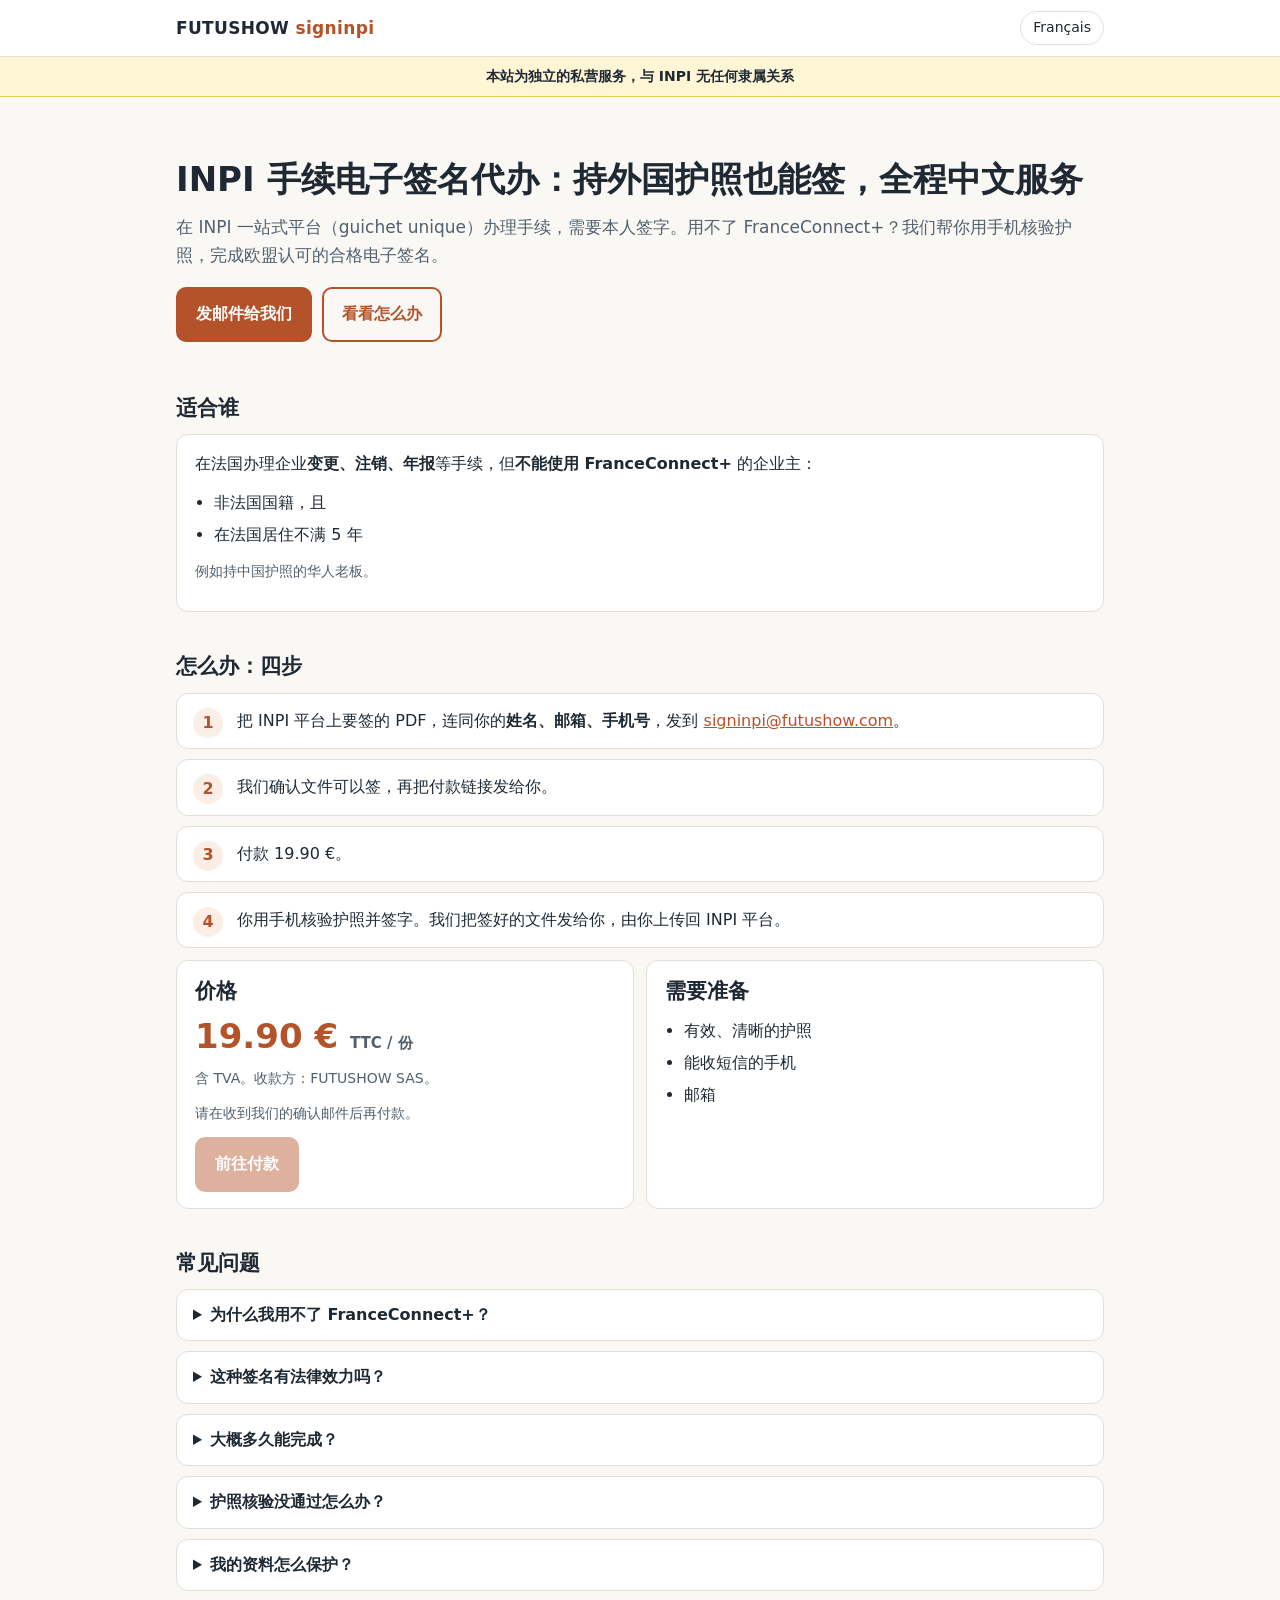
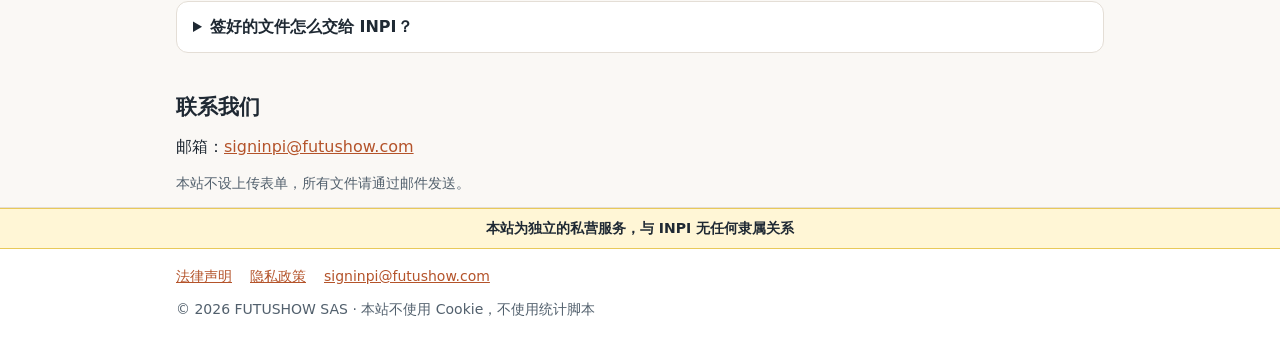
==== index.html @ 99469eda "signinpi.futushow.com : premiere mise en ligne (pilote, noindex) Site statique zh / fr : accueil, me" ====
<!doctype html>
<html lang="zh-Hans">
<head>
<meta charset="utf-8">
<meta name="viewport" content="width=device-width, initial-scale=1">
<meta name="robots" content="noindex">
<title>signinpi · INPI 手续电子签名代办 | FUTUSHOW</title>
<meta name="description" content="持外国护照也能完成 INPI 一站式平台手续所需的合格电子签名，全程中文服务。独立私营服务，与 INPI 无任何隶属关系。">
<link rel="alternate" hreflang="fr" href="fr/">
<link rel="stylesheet" href="assets/style.css">
</head>
<body>
<header class="site-header">
  <div class="wrap">
    <a class="brand" href="./">FUTUSHOW <span>signinpi</span></a>
    <a class="lang-switch" href="fr/" hreflang="fr" lang="fr">Français</a>
  </div>
</header>
<div class="notice">本站为独立的私营服务，与 INPI 无任何隶属关系</div>

<main class="wrap">
  <section class="hero">
    <h1>INPI 手续电子签名代办：持外国护照也能签，全程中文服务</h1>
    <p class="lead">在 INPI 一站式平台（guichet unique）办理手续，需要本人签字。用不了 FranceConnect+？我们帮你用手机核验护照，完成欧盟认可的合格电子签名。</p>
    <div class="cta-row">
      <a class="btn" href="mailto:signinpi@futushow.com?subject=INPI%20%E7%AD%BE%E5%90%8D%E4%BB%A3%E5%8A%9E">发邮件给我们</a>
      <a class="btn ghost" href="#steps">看看怎么办</a>
    </div>
  </section>

  <h2>适合谁</h2>
  <div class="card">
    <p>在法国办理企业<strong>变更、注销、年报</strong>等手续，但<strong>不能使用 FranceConnect+</strong> 的企业主：</p>
    <ul class="checklist">
      <li>非法国国籍，且</li>
      <li>在法国居住不满 5 年</li>
    </ul>
    <p class="muted">例如持中国护照的华人老板。</p>
  </div>

  <h2 id="steps">怎么办：四步</h2>
  <ol class="steps">
    <li>把 INPI 平台上要签的 PDF，连同你的<strong>姓名、邮箱、手机号</strong>，发到 <a href="mailto:signinpi@futushow.com">signinpi@futushow.com</a>。</li>
    <li>我们确认文件可以签，再把付款链接发给你。</li>
    <li>付款 19.90 €。</li>
    <li>你用手机核验护照并签字。我们把签好的文件发给你，由你上传回 INPI 平台。</li>
  </ol>

  <div class="grid two">
    <section class="card">
      <h2 style="margin-top:0">价格</h2>
      <p class="price">19.90 € <small>TTC / 份</small></p>
      <p class="muted">含 TVA。收款方：FUTUSHOW SAS。</p>
      <p class="muted">请在收到我们的确认邮件后再付款。</p>
      <a class="btn" data-pay href="#">前往付款</a>
    </section>
    <section class="card">
      <h2 style="margin-top:0">需要准备</h2>
      <ul class="checklist">
        <li>有效、清晰的护照</li>
        <li>能收短信的手机</li>
        <li>邮箱</li>
      </ul>
    </section>
  </div>

  <h2>常见问题</h2>
  <details>
    <summary>为什么我用不了 FranceConnect+？</summary>
    <p>FranceConnect+ 依赖法国的数字身份服务，开通条件与法国身份证件或在法居留年限挂钩。非法国国籍、且在法居住不满 5 年的人，通常无法开通，也就无法在 INPI 平台上直接签字。</p>
    <p>INPI 一站式平台要求基于合格证书的电子签名，合格签名（QES）符合这一要求。</p>
  </details>
  <details>
    <summary>这种签名有法律效力吗？</summary>
    <p>有。签名由欧盟 eIDAS 认证的合格签名服务商完成，属于欧盟 eIDAS 条例（第 910/2014 号）定义的「合格电子签名」，其法律效力等同于手写签名，在欧盟各成员国均获承认。</p>
  </details>
  <details>
    <summary>大概多久能完成？</summary>
    <p>通常在付款后 1 个工作日内发出签名邀请；你完成核验并签字后，当天即可收到签好的文件。</p>
  </details>
  <details>
    <summary>护照核验没通过怎么办？</summary>
    <p>常见原因是照片反光、模糊或护照已过期。我们会用中文告诉你问题出在哪，帮你重新核验。护照核验未通过、无法完成签名的，全额退款。</p>
  </details>
  <details>
    <summary>我的资料怎么保护？</summary>
    <p>你的文件和联系方式只用于这一次签名服务。护照核验数据由签名服务商直接处理。保存期限和你的权利详见<a href="confidentialite.html">隐私政策</a>。</p>
  </details>
  <details>
    <summary>签好的文件怎么交给 INPI？</summary>
    <p>我们把签好的 PDF 用邮件发给你，由你本人上传回 INPI 一站式平台。我们不代你登录或操作 INPI 账户。</p>
  </details>

  <h2>联系我们</h2>
  <p>邮箱：<a href="mailto:signinpi@futushow.com">signinpi@futushow.com</a></p>
  <p class="muted">本站不设上传表单，所有文件请通过邮件发送。</p>
</main>

<footer class="site-footer">
  <div class="notice">本站为独立的私营服务，与 INPI 无任何隶属关系</div>
  <div class="wrap">
    <nav>
      <a href="mentions-legales.html">法律声明</a>
      <a href="confidentialite.html">隐私政策</a>
      <a href="mailto:signinpi@futushow.com">signinpi@futushow.com</a>
    </nav>
    <p>© 2026 FUTUSHOW SAS · 本站不使用 Cookie，不使用统计脚本</p>
  </div>
</footer>
<script src="assets/site.js"></script>
</body>
</html>
---- assets/style.css ----
/* signinpi — FUTUSHOW. Polices système uniquement : aucune police tierce. */
:root {
  --ink: #1f2933;
  --ink-soft: #52606d;
  --bg: #faf8f5;
  --card: #ffffff;
  --line: #e4ded6;
  --accent: #b4532a;      /* terre cuite FUTUSHOW */
  --accent-ink: #ffffff;
  --accent-soft: #fbeee6;
  --notice-bg: #fff6d6;
  --notice-line: #e8c95a;
  --draft-bg: #ffe3e3;
  --draft-line: #d64545;
  --radius: 12px;
  --wrap: 960px;
}

* { box-sizing: border-box; }
html { -webkit-text-size-adjust: 100%; }
body {
  margin: 0;
  background: var(--bg);
  color: var(--ink);
  font-family: system-ui, -apple-system, "Segoe UI", "PingFang SC", "Hiragino Sans GB",
               "Microsoft YaHei", "Noto Sans CJK SC", Roboto, sans-serif;
  font-size: 16px;
  line-height: 1.65;
  overflow-wrap: anywhere;
}
a { color: var(--accent); }
img { max-width: 100%; }

.wrap { max-width: var(--wrap); margin: 0 auto; padding: 0 16px; }

/* En-tête */
.site-header { background: var(--card); border-bottom: 1px solid var(--line); }
.site-header .wrap {
  display: flex; align-items: center; justify-content: space-between;
  gap: 12px; min-height: 56px;
}
.brand { font-weight: 700; letter-spacing: .02em; color: var(--ink); text-decoration: none; font-size: 17px; }
.brand span { color: var(--accent); }
.lang-switch {
  font-size: 14px; text-decoration: none; color: var(--ink);
  border: 1px solid var(--line); border-radius: 999px; padding: 4px 12px; white-space: nowrap;
}
.lang-switch:hover { border-color: var(--accent); }

/* Bandeau « service privé » — sous l'en-tête et dans le pied */
.notice {
  background: var(--notice-bg);
  border-bottom: 1px solid var(--notice-line);
  font-size: 14px; font-weight: 600; text-align: center;
  padding: 8px 16px;
}
.draft {
  background: var(--draft-bg); border: 2px solid var(--draft-line);
  border-radius: var(--radius); padding: 12px 16px; margin: 24px 0 0;
  font-weight: 700; color: #8a1c1c;
}

main { padding: 8px 0 40px; }
h1 { font-size: 26px; line-height: 1.3; margin: 28px 0 12px; }
h2 { font-size: 21px; line-height: 1.35; margin: 40px 0 12px; }
h3 { font-size: 17px; margin: 20px 0 6px; }
p, ul, ol { margin: 0 0 12px; }
.lead { font-size: 17px; color: var(--ink-soft); }

.hero { padding: 16px 0 8px; }
.hero h1 { font-size: 28px; }
.cta-row { display: flex; flex-wrap: wrap; gap: 10px; margin-top: 18px; }
.btn {
  display: inline-block; text-decoration: none; font-weight: 600;
  border-radius: 10px; padding: 12px 18px; border: 2px solid var(--accent);
  background: var(--accent); color: var(--accent-ink); text-align: center;
}
.btn.ghost { background: transparent; color: var(--accent); }
.btn[aria-disabled="true"] { opacity: .45; cursor: not-allowed; }

.card {
  background: var(--card); border: 1px solid var(--line);
  border-radius: var(--radius); padding: 16px 18px;
}
.grid { display: grid; gap: 12px; }
.steps { list-style: none; padding: 0; counter-reset: s; }
.steps li {
  counter-increment: s; position: relative;
  background: var(--card); border: 1px solid var(--line); border-radius: var(--radius);
  padding: 14px 16px 14px 60px; margin-bottom: 10px;
}
.steps li::before {
  content: counter(s); position: absolute; left: 16px; top: 14px;
  width: 30px; height: 30px; border-radius: 50%;
  background: var(--accent-soft); color: var(--accent); font-weight: 700;
  display: flex; align-items: center; justify-content: center;
}

.price { font-size: 34px; font-weight: 800; color: var(--accent); line-height: 1.1; }
.price small { font-size: 15px; font-weight: 600; color: var(--ink-soft); }
.muted { color: var(--ink-soft); font-size: 14px; }

.checklist { padding-left: 1.2em; }
.checklist li { margin-bottom: 6px; }

details {
  background: var(--card); border: 1px solid var(--line); border-radius: var(--radius);
  padding: 12px 16px; margin-bottom: 10px;
}
summary { cursor: pointer; font-weight: 600; }
details[open] summary { margin-bottom: 8px; }

.legal h2 { font-size: 19px; }
.legal dl { margin: 0; }
.legal dt { font-weight: 600; margin-top: 10px; }
.legal dd { margin: 0 0 4px; }
.todo { background: #fff0b3; padding: 0 3px; border-radius: 3px; font-weight: 600; }

/* Pied */
.site-footer { border-top: 1px solid var(--line); background: var(--card); padding: 0 0 24px; font-size: 14px; }
.site-footer .notice { border-top: 1px solid var(--notice-line); margin-bottom: 16px; }
.site-footer nav { display: flex; flex-wrap: wrap; gap: 6px 18px; margin-bottom: 10px; }
.site-footer p { color: var(--ink-soft); margin: 0 0 4px; }

@media (min-width: 720px) {
  h1, .hero h1 { font-size: 34px; }
  .grid.two { grid-template-columns: 1fr 1fr; }
  .hero { padding: 32px 0 12px; }
}
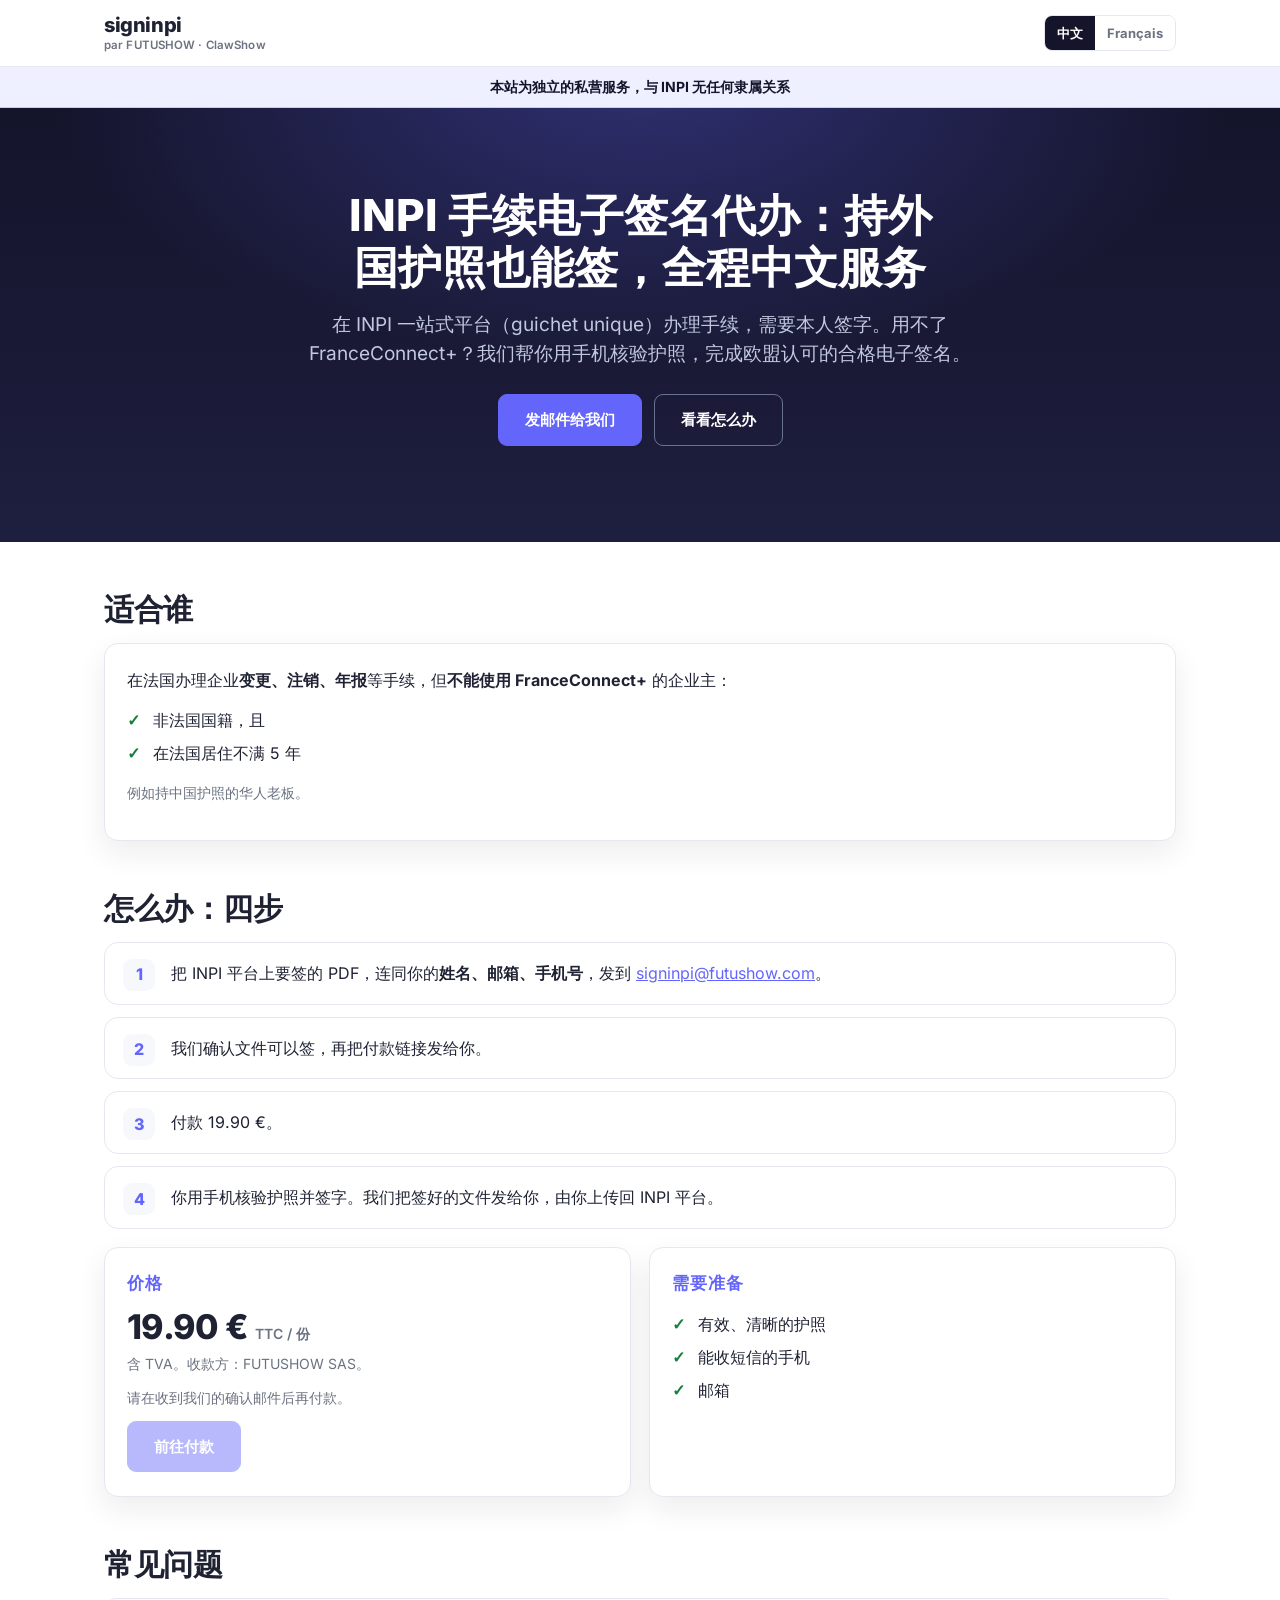
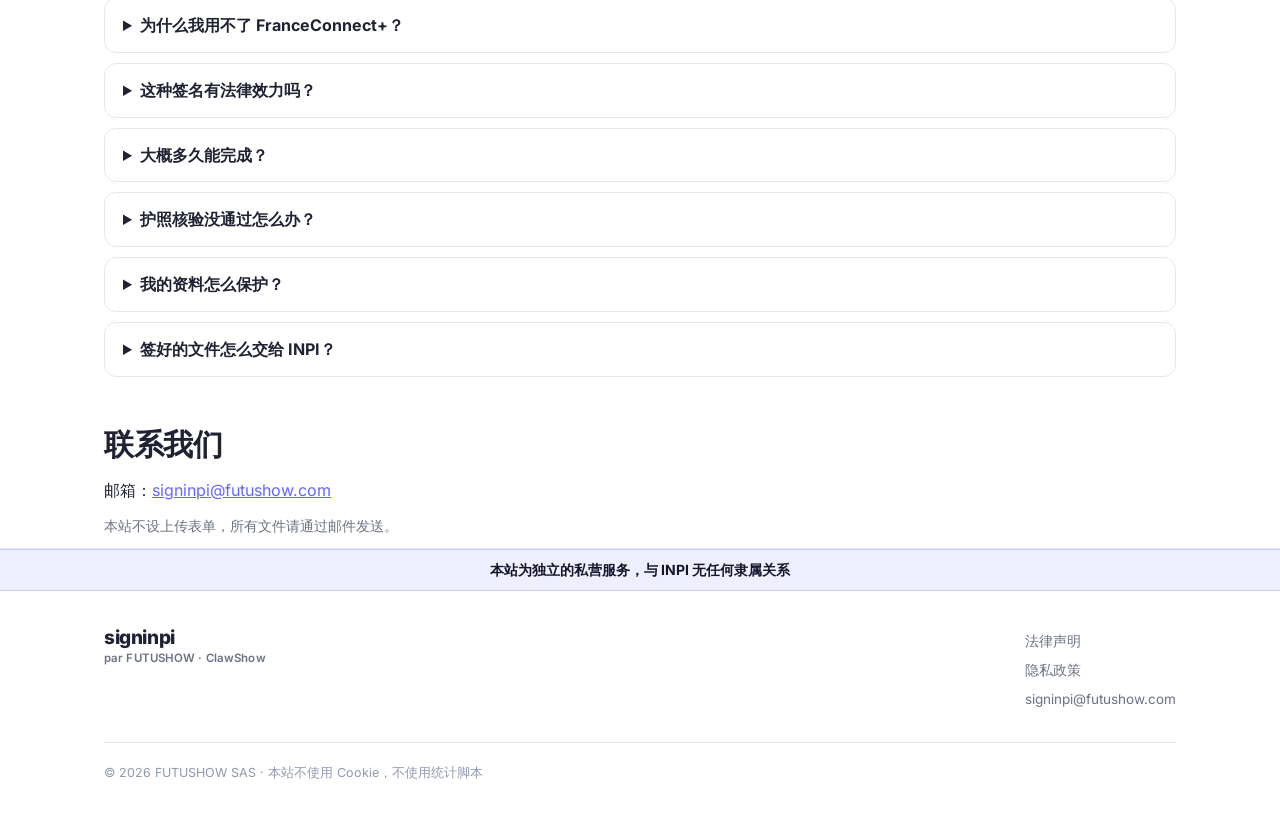
==== commit b000d0e2: "style ClawShow + polices Inter auto-hébergées Charte de clawshow.ai (accueil /fr /en, esign-home.css" ====
--- a/index.html
+++ b/index.html
@@ -12,22 +12,22 @@
 <body>
 <header class="site-header">
   <div class="wrap">
-    <a class="brand" href="./">FUTUSHOW <span>signinpi</span></a>
-    <a class="lang-switch" href="fr/" hreflang="fr" lang="fr">Français</a>
+    <a class="brand" href="./"><span class="brand-name">signinpi</span><span class="brand-by">par FUTUSHOW · ClawShow</span></a>
+    <span class="langsw"><span class="on" aria-current="page">中文</span><a class="lang-switch" href="fr/" hreflang="fr" lang="fr">Français</a></span>
   </div>
 </header>
 <div class="notice">本站为独立的私营服务，与 INPI 无任何隶属关系</div>
 
-<main class="wrap">
-  <section class="hero">
+<section class="hero"><div class="wrap">
     <h1>INPI 手续电子签名代办：持外国护照也能签，全程中文服务</h1>
     <p class="lead">在 INPI 一站式平台（guichet unique）办理手续，需要本人签字。用不了 FranceConnect+？我们帮你用手机核验护照，完成欧盟认可的合格电子签名。</p>
     <div class="cta-row">
       <a class="btn" href="mailto:signinpi@futushow.com?subject=INPI%20%E7%AD%BE%E5%90%8D%E4%BB%A3%E5%8A%9E">发邮件给我们</a>
       <a class="btn ghost" href="#steps">看看怎么办</a>
     </div>
-  </section>
+  </div></section>
 
+<main class="wrap">
   <h2>适合谁</h2>
   <div class="card">
     <p>在法国办理企业<strong>变更、注销、年报</strong>等手续，但<strong>不能使用 FranceConnect+</strong> 的企业主：</p>
@@ -98,13 +98,14 @@
 
 <footer class="site-footer">
   <div class="notice">本站为独立的私营服务，与 INPI 无任何隶属关系</div>
-  <div class="wrap">
+  <div class="wrap foot">
+    <div class="foot-brand"><span class="brand-name">signinpi</span><span class="brand-by">par FUTUSHOW · ClawShow</span></div>
     <nav>
       <a href="mentions-legales.html">法律声明</a>
       <a href="confidentialite.html">隐私政策</a>
       <a href="mailto:signinpi@futushow.com">signinpi@futushow.com</a>
     </nav>
-    <p>© 2026 FUTUSHOW SAS · 本站不使用 Cookie，不使用统计脚本</p>
+    <p class="legal-note">© 2026 FUTUSHOW SAS · 本站不使用 Cookie，不使用统计脚本</p>
   </div>
 </footer>
 <script src="assets/site.js"></script>
--- a/assets/style.css
+++ b/assets/style.css
@@ -1,19 +1,45 @@
-/* signinpi — FUTUSHOW. Polices système uniquement : aucune police tierce. */
+/* signinpi — FUTUSHOW.
+   Charte reprise de clawshow.ai (repos/clawshow-site/src/styles/esign-home.css,
+   le theme clair de l'accueil /fr /en) : memes couleurs, rayons, ombres, boutons.
+   Police : Inter auto-hebergee (SIL OFL 1.1, voir fonts/LICENSE-Inter-OFL.txt).
+   Aucune ressource externe : la politique de confidentialite le promet. */
+
+@font-face { font-family: "Inter"; font-style: normal; font-weight: 400; font-display: swap;
+  src: url("fonts/inter-latin-400-normal.woff2") format("woff2");
+  unicode-range: U+0000-00FF, U+0131, U+0152-0153, U+02BB-02BC, U+02C6, U+02DA, U+02DC, U+0304, U+0308, U+0329, U+2000-206F, U+20AC, U+2122, U+2191, U+2193, U+2212, U+2215, U+FEFF, U+FFFD; }
+@font-face { font-family: "Inter"; font-style: normal; font-weight: 600; font-display: swap;
+  src: url("fonts/inter-latin-600-normal.woff2") format("woff2");
+  unicode-range: U+0000-00FF, U+0131, U+0152-0153, U+02BB-02BC, U+02C6, U+02DA, U+02DC, U+0304, U+0308, U+0329, U+2000-206F, U+20AC, U+2122, U+2191, U+2193, U+2212, U+2215, U+FEFF, U+FFFD; }
+@font-face { font-family: "Inter"; font-style: normal; font-weight: 700; font-display: swap;
+  src: url("fonts/inter-latin-700-normal.woff2") format("woff2");
+  unicode-range: U+0000-00FF, U+0131, U+0152-0153, U+02BB-02BC, U+02C6, U+02DA, U+02DC, U+0304, U+0308, U+0329, U+2000-206F, U+20AC, U+2122, U+2191, U+2193, U+2212, U+2215, U+FEFF, U+FFFD; }
+@font-face { font-family: "Inter"; font-style: normal; font-weight: 800; font-display: swap;
+  src: url("fonts/inter-latin-800-normal.woff2") format("woff2");
+  unicode-range: U+0000-00FF, U+0131, U+0152-0153, U+02BB-02BC, U+02C6, U+02DA, U+02DC, U+0304, U+0308, U+0329, U+2000-206F, U+20AC, U+2122, U+2191, U+2193, U+2212, U+2215, U+FEFF, U+FFFD; }
+
 :root {
-  --ink: #1f2933;
-  --ink-soft: #52606d;
-  --bg: #faf8f5;
-  --card: #ffffff;
-  --line: #e4ded6;
-  --accent: #b4532a;      /* terre cuite FUTUSHOW */
-  --accent-ink: #ffffff;
-  --accent-soft: #fbeee6;
-  --notice-bg: #fff6d6;
-  --notice-line: #e8c95a;
-  --draft-bg: #ffe3e3;
-  --draft-line: #d64545;
-  --radius: 12px;
-  --wrap: 960px;
+  /* esign-home.css l.6-8 */
+  --navy: #14142b;
+  --navy2: #1e1e3f;
+  --ice: #cadcfc;
+  --accent: #6466fb;
+  --accent2: #4f46e5;
+  --ink: #1f2233;
+  --ink-2: #3a3d52;
+  --gray: #6b7280;
+  --gray-2: #9099ad;
+  --line: #e6e8ef;
+  --bg: #ffffff;
+  --soft: #f7f8fc;
+  --green: #15803d;
+  /* rayons / ombres (l.16, 185, 248) */
+  --r-btn: 9px;
+  --r-card: 14px;
+  --r-pill: 999px;
+  --shadow-card: 0 12px 30px rgba(20, 20, 43, .08);
+  --shadow-hl: 0 12px 30px rgba(100, 102, 251, .14);
+  --wrap: 1120px;
+  --gutter: 24px;
 }
 
 * { box-sizing: border-box; }
@@ -22,108 +48,167 @@
   margin: 0;
   background: var(--bg);
   color: var(--ink);
-  font-family: system-ui, -apple-system, "Segoe UI", "PingFang SC", "Hiragino Sans GB",
-               "Microsoft YaHei", "Noto Sans CJK SC", Roboto, sans-serif;
+  /* l.9, + polices CJK systeme : Inter n'a pas de glyphes chinois */
+  font-family: -apple-system, "Inter", BlinkMacSystemFont, "Segoe UI", Roboto, Helvetica, Arial,
+               "PingFang SC", "Hiragino Sans GB", "Microsoft YaHei", "Noto Sans CJK SC", sans-serif;
   font-size: 16px;
-  line-height: 1.65;
+  line-height: 1.55;
+  -webkit-font-smoothing: antialiased;
   overflow-wrap: anywhere;
 }
 a { color: var(--accent); }
+a:hover { color: var(--accent2); }
 img { max-width: 100%; }
 
-.wrap { max-width: var(--wrap); margin: 0 auto; padding: 0 16px; }
-
-/* En-tête */
-.site-header { background: var(--card); border-bottom: 1px solid var(--line); }
+.wrap { max-width: var(--wrap); margin: 0 auto; padding: 0 var(--gutter); }
+
+/* En-tete — barre blanche translucide, 66 px, comme clawshow.ai (l.24-27) */
+.site-header {
+  position: sticky; top: 0; z-index: 50;
+  background: rgba(255, 255, 255, .92);
+  -webkit-backdrop-filter: blur(10px); backdrop-filter: blur(10px);
+  border-bottom: 1px solid var(--line);
+}
 .site-header .wrap {
   display: flex; align-items: center; justify-content: space-between;
-  gap: 12px; min-height: 56px;
-}
-.brand { font-weight: 700; letter-spacing: .02em; color: var(--ink); text-decoration: none; font-size: 17px; }
-.brand span { color: var(--accent); }
-.lang-switch {
-  font-size: 14px; text-decoration: none; color: var(--ink);
-  border: 1px solid var(--line); border-radius: 999px; padding: 4px 12px; white-space: nowrap;
-}
-.lang-switch:hover { border-color: var(--accent); }
-
-/* Bandeau « service privé » — sous l'en-tête et dans le pied */
+  gap: 12px; min-height: 66px;
+}
+.brand { display: inline-flex; flex-direction: column; text-decoration: none; color: var(--ink); line-height: 1.15; }
+.brand:hover { color: var(--ink); }
+.brand-name { font-weight: 800; font-size: 20px; letter-spacing: -.02em; }
+.brand-by { font-size: 11.5px; font-weight: 600; color: var(--gray); letter-spacing: .01em; margin-top: 2px; }
+
+/* Selecteur de langue segmente (l.37-39) */
+.langsw {
+  display: inline-flex; border: 1px solid var(--line); border-radius: 8px; overflow: hidden;
+  font-size: 13px; font-weight: 700; white-space: nowrap; flex: none;
+}
+.langsw > * { padding: 7px 12px; text-decoration: none; }
+.langsw .on { background: var(--navy); color: #fff; }
+.langsw a { background: #fff; color: var(--gray); }
+.langsw a:hover { color: var(--accent); }
+
+/* Bandeau « service prive » — sous l'en-tete et dans le pied. Volontairement contraste. */
 .notice {
-  background: var(--notice-bg);
-  border-bottom: 1px solid var(--notice-line);
-  font-size: 14px; font-weight: 600; text-align: center;
-  padding: 8px 16px;
+  background: #eef0ff;
+  border-bottom: 1px solid #c9ccfb;
+  color: var(--navy);
+  font-size: 14px; font-weight: 700; text-align: center;
+  padding: 9px 16px;
 }
 .draft {
-  background: var(--draft-bg); border: 2px solid var(--draft-line);
-  border-radius: var(--radius); padding: 12px 16px; margin: 24px 0 0;
-  font-weight: 700; color: #8a1c1c;
-}
-
-main { padding: 8px 0 40px; }
-h1 { font-size: 26px; line-height: 1.3; margin: 28px 0 12px; }
-h2 { font-size: 21px; line-height: 1.35; margin: 40px 0 12px; }
-h3 { font-size: 17px; margin: 20px 0 6px; }
+  background: #fff1f1; border: 2px solid #dc2626;
+  border-radius: var(--r-card); padding: 12px 16px; margin: 24px 0 0;
+  font-weight: 700; color: #991b1b;
+}
+
+/* Hero — bandeau marine en degrade avec halo, comme clawshow.ai (l.150-155) */
+.hero {
+  background: linear-gradient(180deg, var(--navy), var(--navy2));
+  color: #fff; text-align: center;
+  padding: 64px 0 72px; position: relative; overflow: hidden;
+}
+.hero::after {
+  content: ""; position: absolute; inset: 0; pointer-events: none;
+  background: radial-gradient(600px 300px at 50% -10%, rgba(100, 102, 251, .35), transparent);
+}
+.hero .wrap { position: relative; z-index: 2; }
+.hero h1 {
+  font-size: 30px; line-height: 1.18; font-weight: 800; color: #fff;
+  margin: 0 auto 16px; max-width: 860px; text-wrap: balance;
+}
+.hero h1:lang(fr) { letter-spacing: -.02em; }
+.hero .lead { font-size: 17px; color: #c2c8de; max-width: 680px; margin: 0 auto; }
+.cta-row { display: flex; flex-wrap: wrap; gap: 12px; justify-content: center; margin-top: 26px; }
+
+main { padding: 8px 0 56px; }
+h1 { font-size: 28px; line-height: 1.25; font-weight: 800; margin: 36px 0 12px; }
+h2 { font-size: 24px; line-height: 1.3; font-weight: 800; margin: 48px 0 14px; letter-spacing: -.01em; }
+h3 { font-size: 17px; font-weight: 700; margin: 20px 0 6px; }
 p, ul, ol { margin: 0 0 12px; }
-.lead { font-size: 17px; color: var(--ink-soft); }
-
-.hero { padding: 16px 0 8px; }
-.hero h1 { font-size: 28px; }
-.cta-row { display: flex; flex-wrap: wrap; gap: 10px; margin-top: 18px; }
+.lead { font-size: 17px; color: var(--gray); }
+
+/* Boutons (l.16-20) */
 .btn {
-  display: inline-block; text-decoration: none; font-weight: 600;
-  border-radius: 10px; padding: 12px 18px; border: 2px solid var(--accent);
-  background: var(--accent); color: var(--accent-ink); text-align: center;
-}
-.btn.ghost { background: transparent; color: var(--accent); }
+  display: inline-block; text-decoration: none; font-weight: 700; font-size: 15px;
+  border-radius: var(--r-btn); padding: 13px 26px; border: 1.5px solid var(--accent);
+  background: var(--accent); color: #fff; text-align: center; transition: .15s;
+}
+.btn:hover { background: var(--accent2); border-color: var(--accent2); color: #fff; }
+.btn.ghost { background: #fff; color: var(--navy); border-color: var(--line); }
+.btn.ghost:hover { border-color: var(--accent); color: var(--navy); }
+.hero .btn.ghost { background: transparent; color: #fff; border-color: rgba(202, 220, 252, .45); }
+.hero .btn.ghost:hover { border-color: #fff; }
 .btn[aria-disabled="true"] { opacity: .45; cursor: not-allowed; }
-
+.btn[aria-disabled="true"]:hover { background: var(--accent); border-color: var(--accent); }
+
+/* Cartes (l.185, 247) */
 .card {
-  background: var(--card); border: 1px solid var(--line);
-  border-radius: var(--radius); padding: 16px 18px;
-}
-.grid { display: grid; gap: 12px; }
-.steps { list-style: none; padding: 0; counter-reset: s; }
+  background: #fff; border: 1px solid var(--line);
+  border-radius: var(--r-card); padding: 24px 22px; box-shadow: var(--shadow-card);
+}
+.grid { display: grid; gap: 18px; margin-top: 18px; }
+.grid .card h2 { font-size: 17px; text-transform: uppercase; letter-spacing: .06em; color: var(--accent); }
+.steps { list-style: none; padding: 0; margin: 0; counter-reset: s; display: grid; gap: 12px; }
 .steps li {
   counter-increment: s; position: relative;
-  background: var(--card); border: 1px solid var(--line); border-radius: var(--radius);
-  padding: 14px 16px 14px 60px; margin-bottom: 10px;
+  background: #fff; border: 1px solid var(--line); border-radius: var(--r-card);
+  padding: 18px 18px 18px 66px;
 }
 .steps li::before {
-  content: counter(s); position: absolute; left: 16px; top: 14px;
-  width: 30px; height: 30px; border-radius: 50%;
-  background: var(--accent-soft); color: var(--accent); font-weight: 700;
+  content: counter(s); position: absolute; left: 18px; top: 16px;
+  width: 32px; height: 32px; border-radius: 9px;
+  background: var(--soft); color: var(--accent); font-weight: 800;
   display: flex; align-items: center; justify-content: center;
 }
 
-.price { font-size: 34px; font-weight: 800; color: var(--accent); line-height: 1.1; }
-.price small { font-size: 15px; font-weight: 600; color: var(--ink-soft); }
-.muted { color: var(--ink-soft); font-size: 14px; }
-
-.checklist { padding-left: 1.2em; }
-.checklist li { margin-bottom: 6px; }
+.price { font-size: 34px; font-weight: 800; color: var(--ink); line-height: 1.1; letter-spacing: -.02em; margin: 6px 0 8px; }
+.price small { font-size: 14px; font-weight: 600; color: var(--gray); letter-spacing: 0; }
+.muted { color: var(--gray); font-size: 14px; }
+
+.checklist { list-style: none; padding: 0; }
+.checklist li { position: relative; padding: 4px 0 4px 26px; }
+.checklist li::before { content: "✓"; position: absolute; left: 0; top: 4px; color: var(--green); font-weight: 800; }
 
 details {
-  background: var(--card); border: 1px solid var(--line); border-radius: var(--radius);
-  padding: 12px 16px; margin-bottom: 10px;
-}
-summary { cursor: pointer; font-weight: 600; }
+  background: #fff; border: 1px solid var(--line); border-radius: 12px;
+  padding: 14px 18px; margin-bottom: 10px;
+}
+details[open] { background: var(--soft); }
+summary { cursor: pointer; font-weight: 700; color: var(--ink); }
+summary:hover { color: var(--accent); }
 details[open] summary { margin-bottom: 8px; }
 
-.legal h2 { font-size: 19px; }
+.legal h2 { font-size: 19px; margin-top: 36px; }
 .legal dl { margin: 0; }
-.legal dt { font-weight: 600; margin-top: 10px; }
+.legal dt { font-weight: 700; margin-top: 12px; color: var(--ink-2); font-size: 14px; }
 .legal dd { margin: 0 0 4px; }
 .todo { background: #fff0b3; padding: 0 3px; border-radius: 3px; font-weight: 600; }
 
-/* Pied */
-.site-footer { border-top: 1px solid var(--line); background: var(--card); padding: 0 0 24px; font-size: 14px; }
-.site-footer .notice { border-top: 1px solid var(--notice-line); margin-bottom: 16px; }
-.site-footer nav { display: flex; flex-wrap: wrap; gap: 6px 18px; margin-bottom: 10px; }
-.site-footer p { color: var(--ink-soft); margin: 0 0 4px; }
+/* Pied (l.388-398) */
+.site-footer { border-top: 1px solid var(--line); background: #fff; padding: 0 0 36px; font-size: 13.5px; color: var(--gray); }
+.site-footer .notice { border-top: 1px solid #c9ccfb; margin-bottom: 36px; }
+.foot { display: flex; justify-content: space-between; align-items: flex-start; gap: 24px; flex-wrap: wrap; }
+.foot-brand { display: flex; flex-direction: column; line-height: 1.2; }
+.foot-brand .brand-name { color: var(--ink); font-size: 19px; }
+.site-footer nav { display: flex; flex-direction: column; }
+.site-footer nav a { display: block; padding: 4px 0; color: var(--gray); text-decoration: none; }
+.site-footer nav a:hover { color: var(--accent); }
+.site-footer .legal-note {
+  flex-basis: 100%; margin: 4px 0 0; padding-top: 20px; border-top: 1px solid var(--line);
+  font-size: 12.5px; color: var(--gray-2); line-height: 1.6;
+}
 
 @media (min-width: 720px) {
-  h1, .hero h1 { font-size: 34px; }
+  .hero { padding: 82px 0 96px; }
+  .hero h1 { font-size: 44px; }
+  .hero h1:lang(fr) { font-size: 40px; letter-spacing: -.03em; }
+  .hero .lead { font-size: 19px; }
+  h2 { font-size: 30px; }
   .grid.two { grid-template-columns: 1fr 1fr; }
-  .hero { padding: 32px 0 12px; }
-}
+}
+@media (max-width: 520px) {
+  :root { --gutter: 16px; }
+  .brand-name { font-size: 18px; }
+  .langsw > * { padding: 5px 9px; font-size: 12px; }
+}
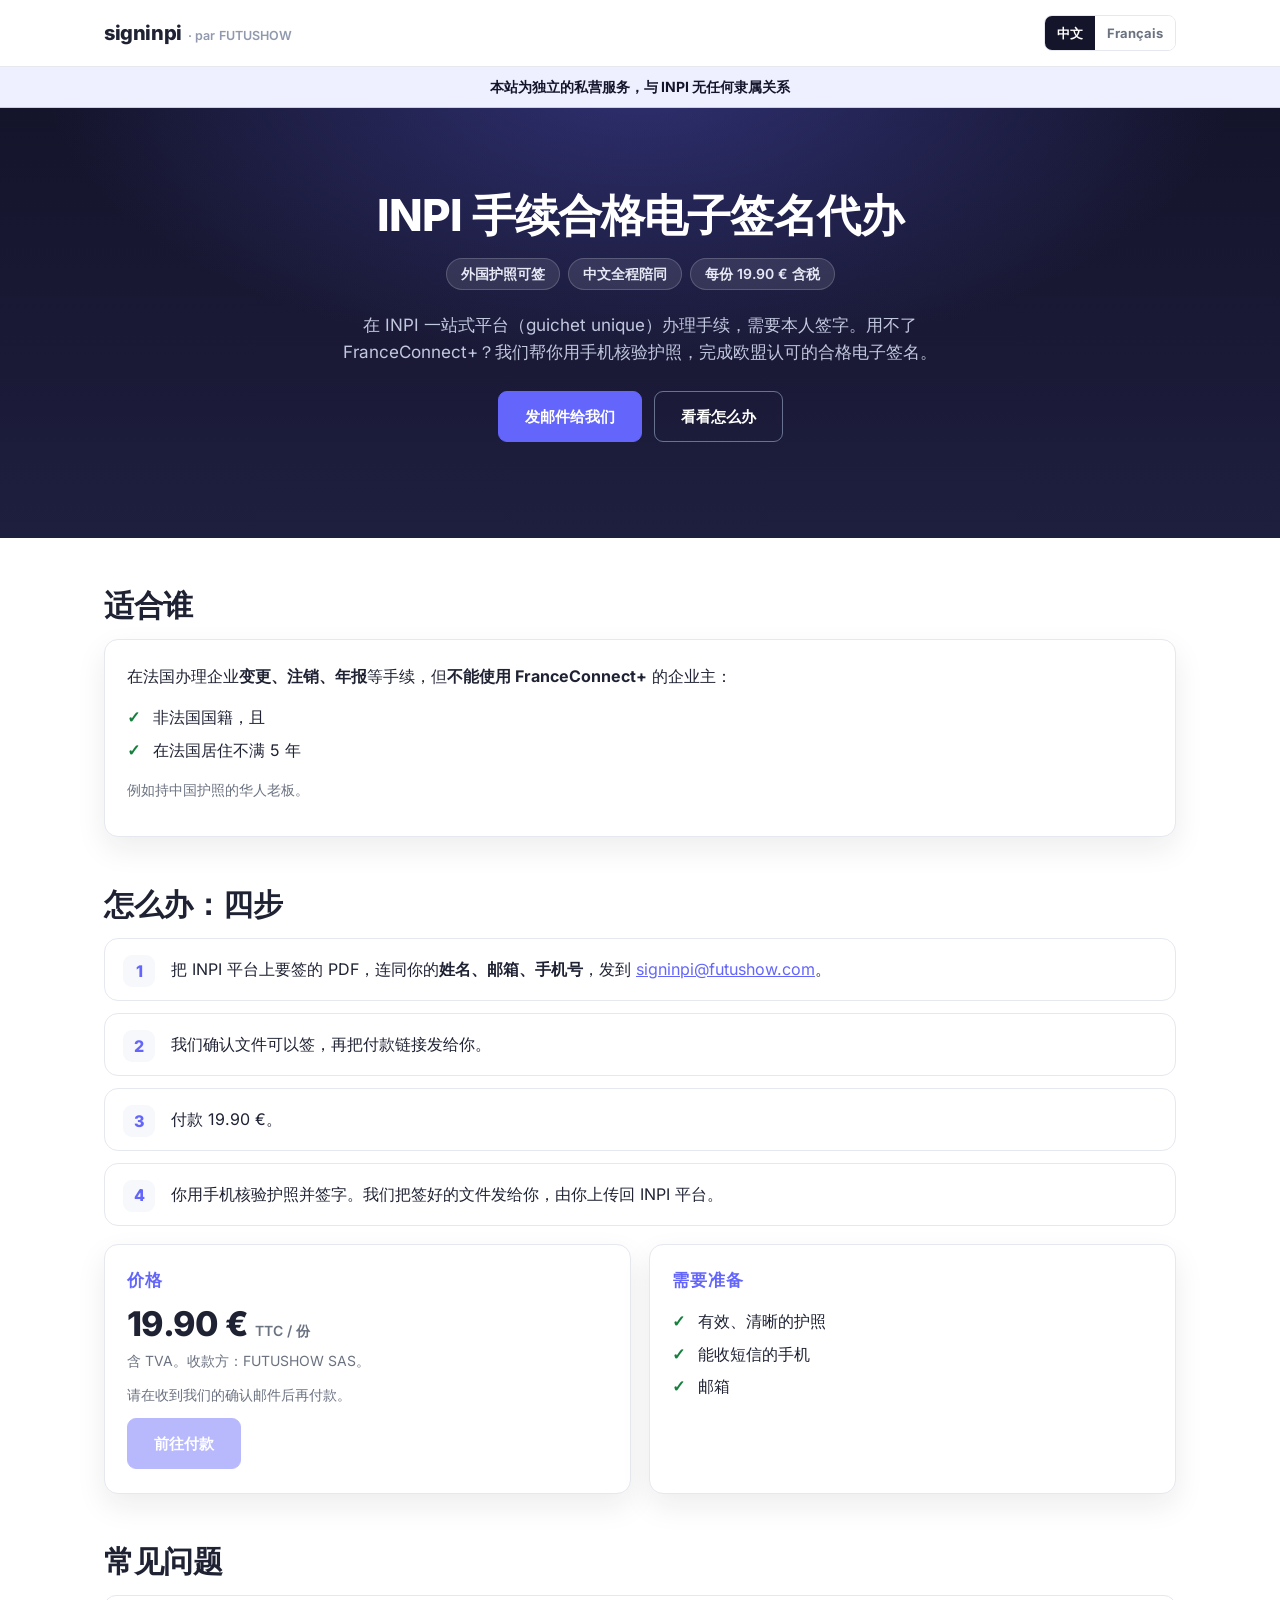
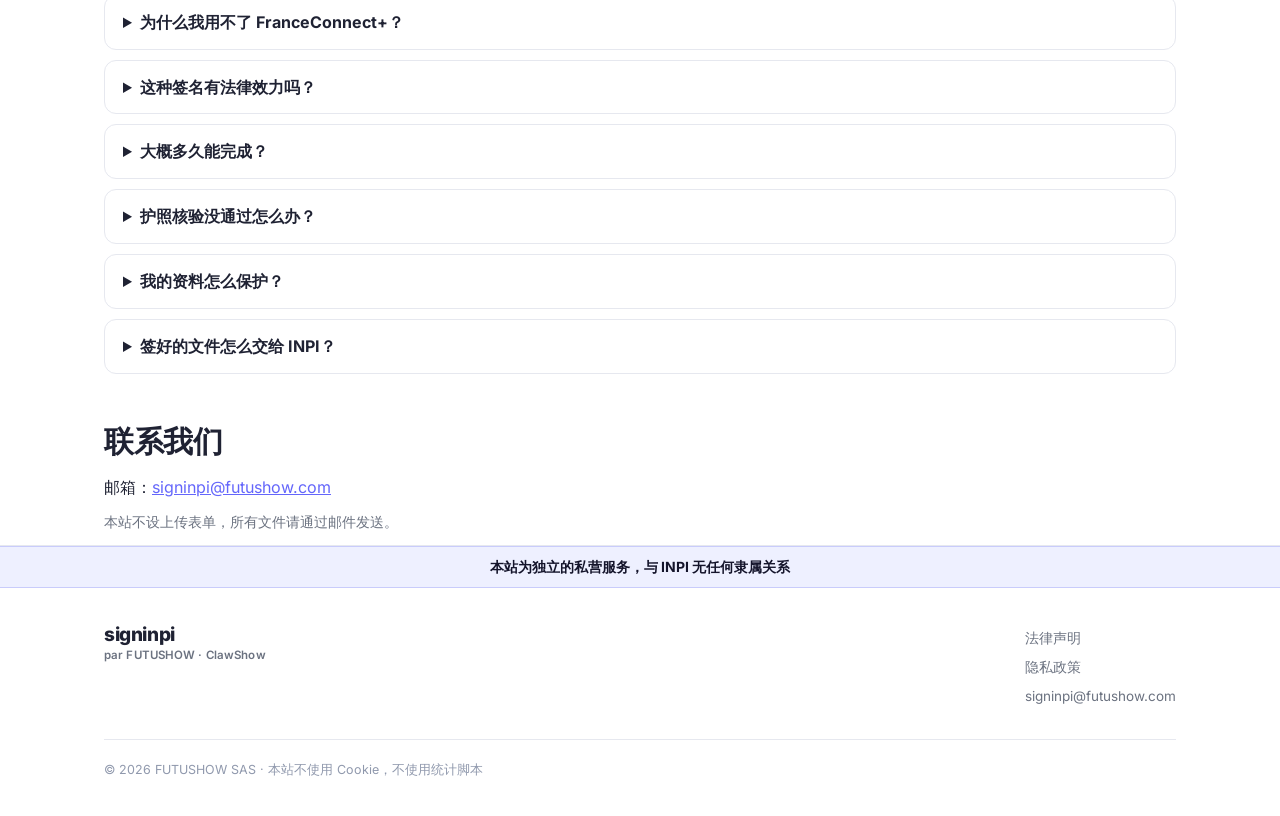
==== commit 90f94f04: "mise en page : marque sur une ligne, H1 court + 3 étiquettes Co-Authored-By: Claude Opus 5.5 <norepl" ====
--- a/index.html
+++ b/index.html
@@ -12,14 +12,15 @@
 <body>
 <header class="site-header">
   <div class="wrap">
-    <a class="brand" href="./"><span class="brand-name">signinpi</span><span class="brand-by">par FUTUSHOW · ClawShow</span></a>
+    <a class="brand" href="./"><span class="brand-name">signinpi</span><span class="brand-by">· par FUTUSHOW</span></a>
     <span class="langsw"><span class="on" aria-current="page">中文</span><a class="lang-switch" href="fr/" hreflang="fr" lang="fr">Français</a></span>
   </div>
 </header>
 <div class="notice">本站为独立的私营服务，与 INPI 无任何隶属关系</div>
 
 <section class="hero"><div class="wrap">
-    <h1>INPI 手续电子签名代办：持外国护照也能签，全程中文服务</h1>
+    <h1>INPI 手续合格电子签名代办</h1>
+    <ul class="hero-tags"><li>外国护照可签</li><li>中文全程陪同</li><li>每份 19.90 € 含税</li></ul>
     <p class="lead">在 INPI 一站式平台（guichet unique）办理手续，需要本人签字。用不了 FranceConnect+？我们帮你用手机核验护照，完成欧盟认可的合格电子签名。</p>
     <div class="cta-row">
       <a class="btn" href="mailto:signinpi@futushow.com?subject=INPI%20%E7%AD%BE%E5%90%8D%E4%BB%A3%E5%8A%9E">发邮件给我们</a>
--- a/assets/style.css
+++ b/assets/style.css
@@ -73,10 +73,15 @@
   display: flex; align-items: center; justify-content: space-between;
   gap: 12px; min-height: 66px;
 }
-.brand { display: inline-flex; flex-direction: column; text-decoration: none; color: var(--ink); line-height: 1.15; }
+/* En-tete : marque sur une seule ligne, a toute largeur. nowrap + min-width:0 ;
+   sous 380 px c'est la taille du petit texte qui cede, jamais le retour a la ligne. */
+.site-header .brand { display: inline-flex; align-items: baseline; gap: 6px; white-space: nowrap;
+  min-width: 0; text-decoration: none; color: var(--ink); line-height: 1.15; }
 .brand:hover { color: var(--ink); }
 .brand-name { font-weight: 800; font-size: 20px; letter-spacing: -.02em; }
-.brand-by { font-size: 11.5px; font-weight: 600; color: var(--gray); letter-spacing: .01em; margin-top: 2px; }
+.brand-by { font-size: 12.5px; font-weight: 600; color: var(--gray-2); letter-spacing: .01em; }
+/* Pied : la marque garde ses deux lignes (signinpi / par FUTUSHOW · ClawShow) */
+.foot-brand .brand-by { margin-top: 2px; color: var(--gray); font-size: 11.5px; }
 
 /* Selecteur de langue segmente (l.37-39) */
 .langsw {
@@ -113,12 +118,23 @@
   background: radial-gradient(600px 300px at 50% -10%, rgba(100, 102, 251, .35), transparent);
 }
 .hero .wrap { position: relative; z-index: 2; }
+/* Trois niveaux : H1 court, etiquettes, paragraphe. Le H1 doit tenir sur une ligne
+   a 1280 px et deux au plus a 390 px — d'ou aucune max-width, la largeur utile
+   est celle du conteneur. */
 .hero h1 {
-  font-size: 30px; line-height: 1.18; font-weight: 800; color: #fff;
-  margin: 0 auto 16px; max-width: 860px; text-wrap: balance;
-}
-.hero h1:lang(fr) { letter-spacing: -.02em; }
-.hero .lead { font-size: 17px; color: #c2c8de; max-width: 680px; margin: 0 auto; }
+  font-size: clamp(28px, 4vw, 44px); line-height: 1.15; letter-spacing: -0.02em;
+  font-weight: 800; color: #fff; margin: 0 auto 18px; text-wrap: balance;
+}
+.hero-tags {
+  list-style: none; padding: 0; margin: 0 auto 22px;
+  display: flex; flex-wrap: wrap; justify-content: center; gap: 8px;
+}
+.hero-tags li {
+  border-radius: 999px; padding: 6px 14px;
+  background: rgba(255, 255, 255, .10); border: 1px solid rgba(255, 255, 255, .18);
+  color: #e6e8f5; font-size: 14px; font-weight: 600; line-height: 1.3;
+}
+.hero .lead { font-size: 17px; color: #c2c8de; max-width: 640px; margin: 0 auto; }
 .cta-row { display: flex; flex-wrap: wrap; gap: 12px; justify-content: center; margin-top: 26px; }
 
 main { padding: 8px 0 56px; }
@@ -201,14 +217,17 @@
 
 @media (min-width: 720px) {
   .hero { padding: 82px 0 96px; }
-  .hero h1 { font-size: 44px; }
-  .hero h1:lang(fr) { font-size: 40px; letter-spacing: -.03em; }
-  .hero .lead { font-size: 19px; }
   h2 { font-size: 30px; }
   .grid.two { grid-template-columns: 1fr 1fr; }
 }
 @media (max-width: 520px) {
   :root { --gutter: 16px; }
   .brand-name { font-size: 18px; }
+  .site-header .brand-by { font-size: 11.5px; }
   .langsw > * { padding: 5px 9px; font-size: 12px; }
-}
+  .hero-tags li { font-size: 13px; padding: 5px 12px; }
+}
+@media (max-width: 380px) {
+  .site-header .brand { gap: 4px; }
+  .site-header .brand-by { font-size: 10.5px; }
+}
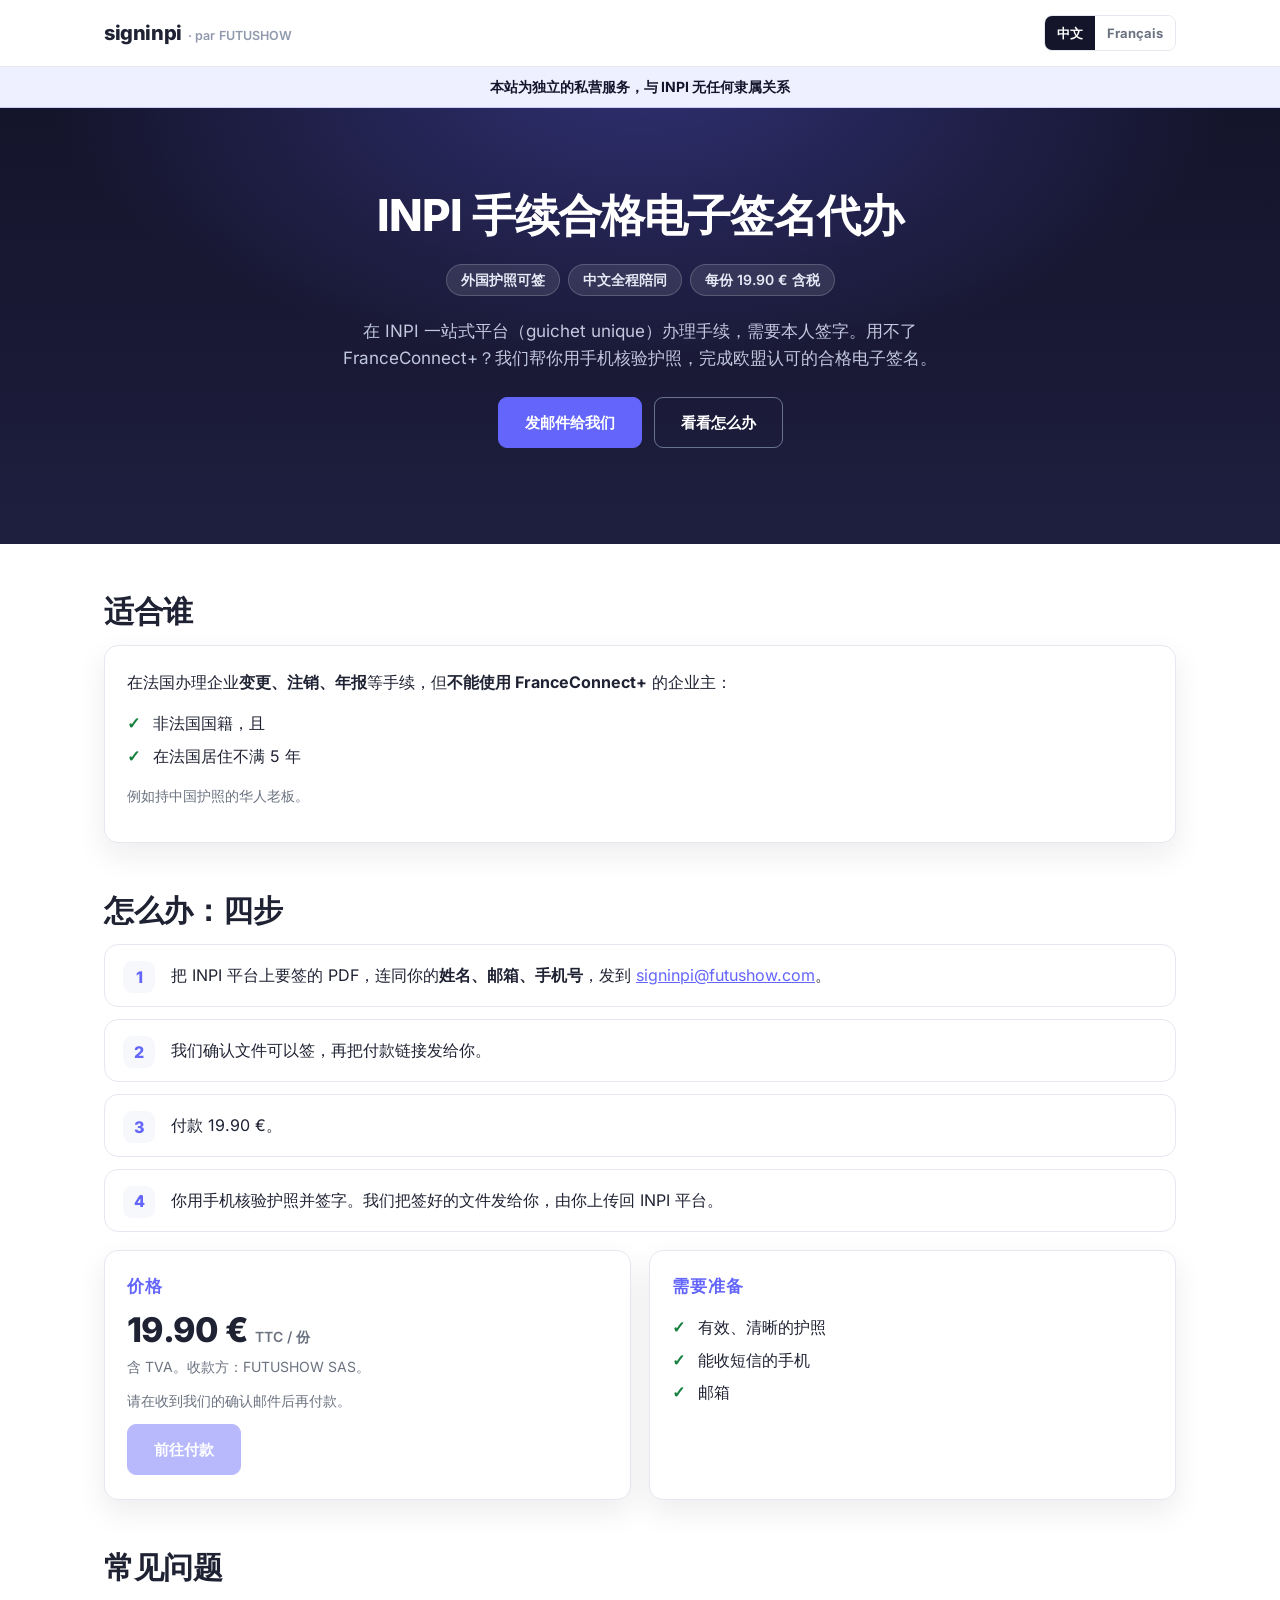
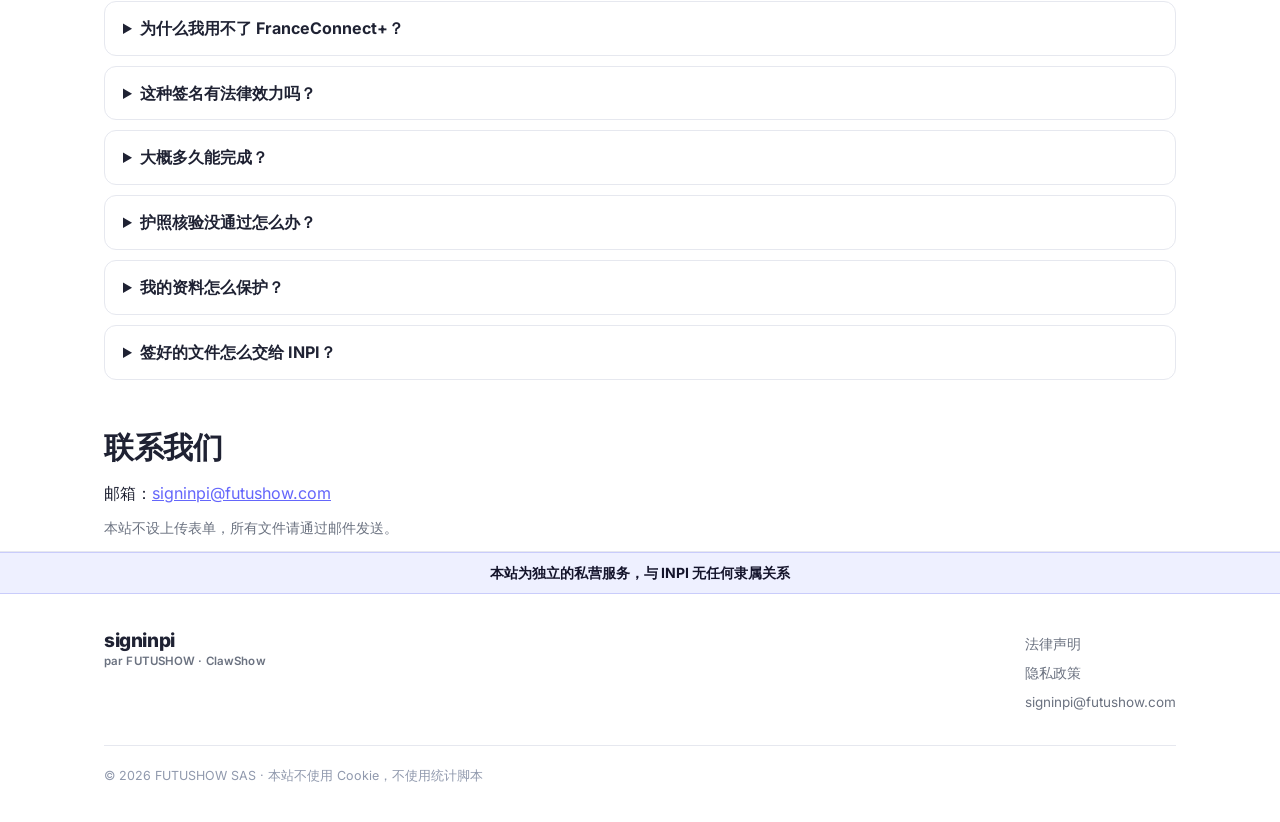
==== commit a0dc0678: "cache : ?v= sur CSS/JS/icones ; favicon ClawShow ; ecart H1-etiquettes 24 px Co-Authored-By: Claude " ====
--- a/index.html
+++ b/index.html
@@ -7,7 +7,11 @@
 <title>signinpi · INPI 手续电子签名代办 | FUTUSHOW</title>
 <meta name="description" content="持外国护照也能完成 INPI 一站式平台手续所需的合格电子签名，全程中文服务。独立私营服务，与 INPI 无任何隶属关系。">
 <link rel="alternate" hreflang="fr" href="fr/">
-<link rel="stylesheet" href="assets/style.css">
+<link rel="stylesheet" href="assets/style.css?v=20261106-2">
+<link rel="apple-touch-icon" sizes="180x180" href="assets/icons/apple-touch-icon.png?v=20261106-2">
+<link rel="icon" type="image/png" sizes="32x32" href="assets/icons/favicon-32x32.png?v=20261106-2">
+<link rel="icon" type="image/png" sizes="16x16" href="assets/icons/favicon-16x16.png?v=20261106-2">
+<link rel="shortcut icon" href="assets/icons/favicon.ico?v=20261106-2">
 </head>
 <body>
 <header class="site-header">
@@ -109,6 +113,6 @@
     <p class="legal-note">© 2026 FUTUSHOW SAS · 本站不使用 Cookie，不使用统计脚本</p>
   </div>
 </footer>
-<script src="assets/site.js"></script>
+<script src="assets/site.js?v=20261106-2"></script>
 </body>
 </html>
--- a/assets/style.css
+++ b/assets/style.css
@@ -2,7 +2,9 @@
    Charte reprise de clawshow.ai (repos/clawshow-site/src/styles/esign-home.css,
    le theme clair de l'accueil /fr /en) : memes couleurs, rayons, ombres, boutons.
    Police : Inter auto-hebergee (SIL OFL 1.1, voir fonts/LICENSE-Inter-OFL.txt).
-   Aucune ressource externe : la politique de confidentialite le promet. */
+   Aucune ressource externe : la politique de confidentialite le promet.
+   Cache : les pages referencent style.css?v=… et site.js?v=… ; toute modification
+   de ce fichier ou de site.js doit changer ce ?v= dans les 6 pages. */
 
 @font-face { font-family: "Inter"; font-style: normal; font-weight: 400; font-display: swap;
   src: url("fonts/inter-latin-400-normal.woff2") format("woff2");
@@ -123,7 +125,7 @@
    est celle du conteneur. */
 .hero h1 {
   font-size: clamp(28px, 4vw, 44px); line-height: 1.15; letter-spacing: -0.02em;
-  font-weight: 800; color: #fff; margin: 0 auto 18px; text-wrap: balance;
+  font-weight: 800; color: #fff; margin: 0 auto 24px; text-wrap: balance;
 }
 .hero-tags {
   list-style: none; padding: 0; margin: 0 auto 22px;
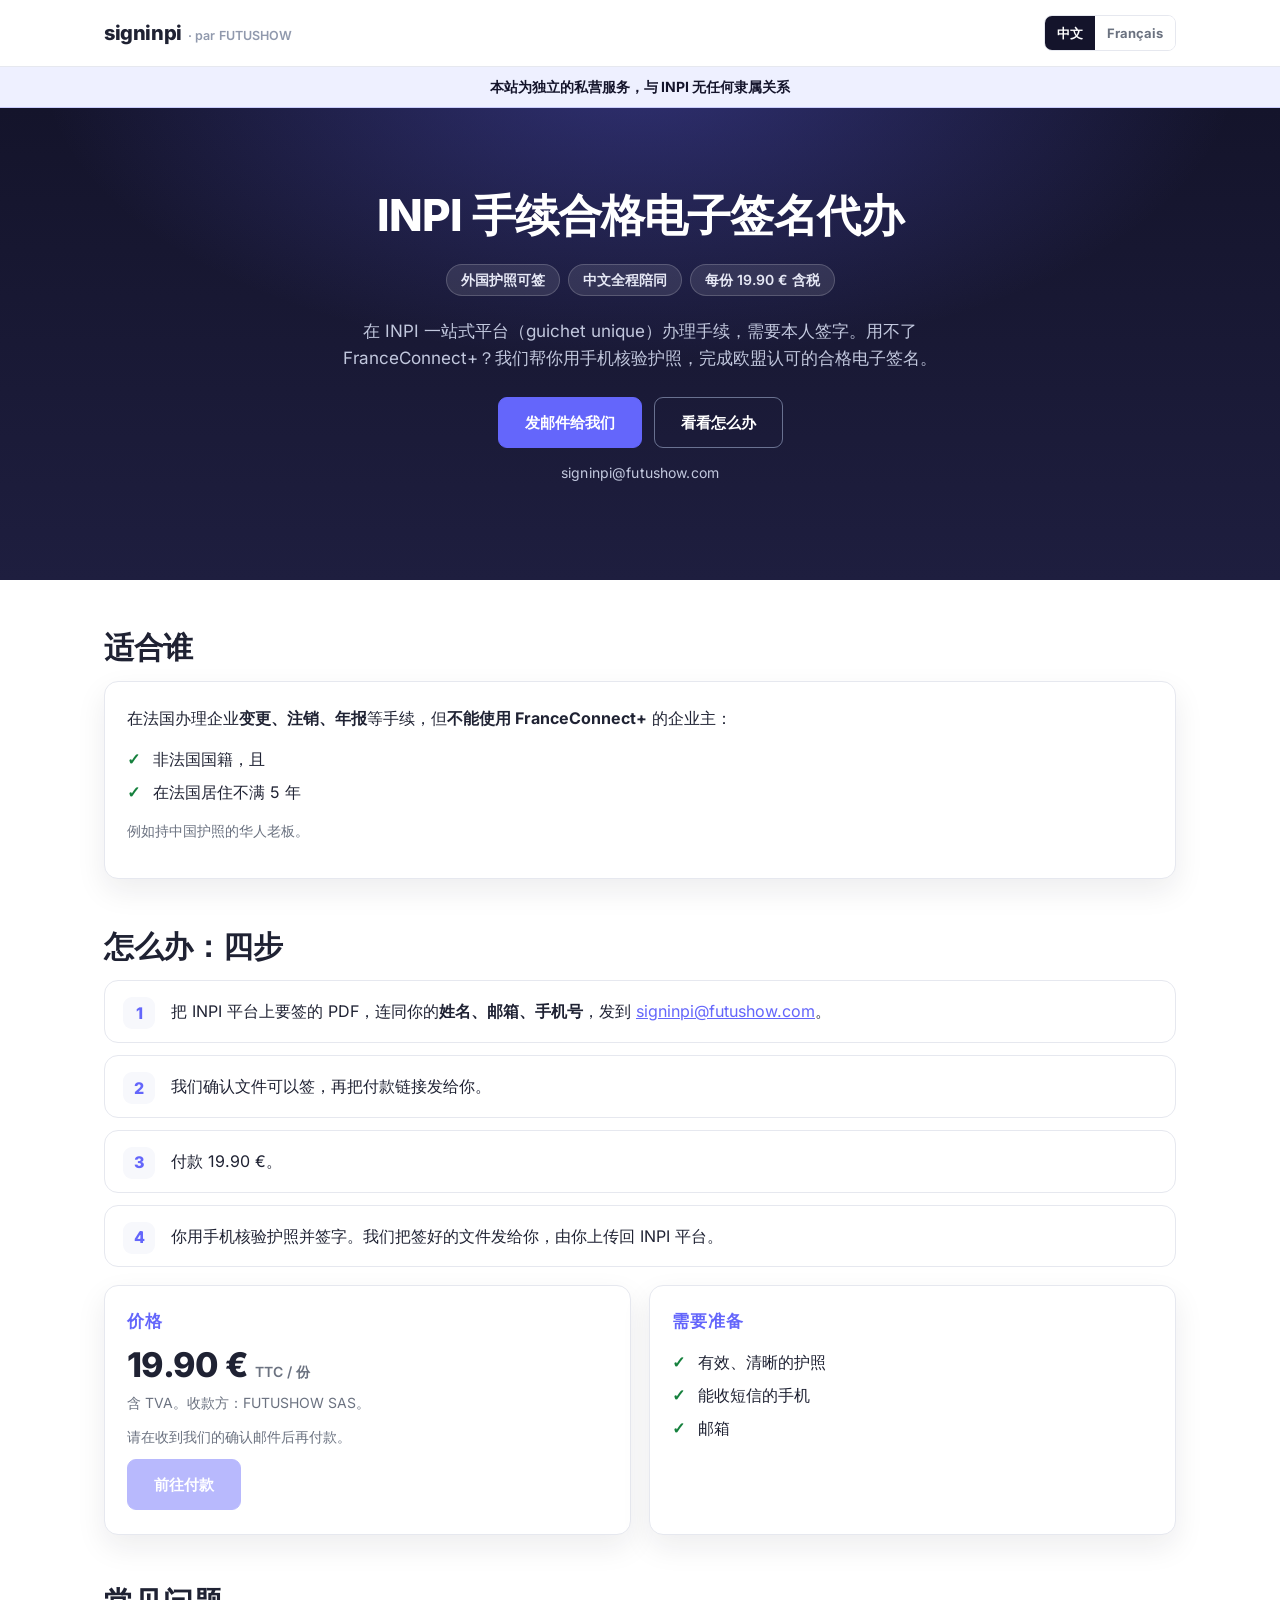
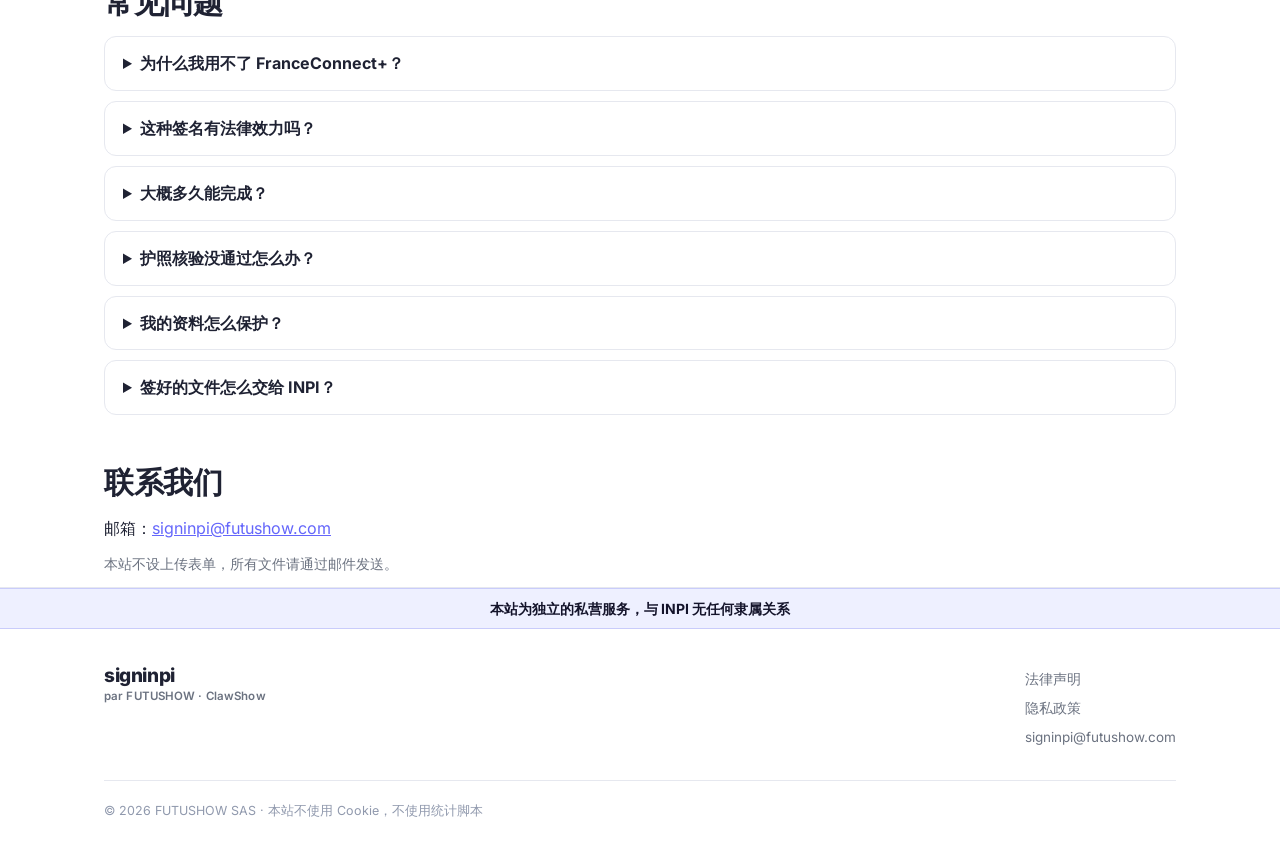
==== commit 39f6f672: "contact : adresse visible, panneau avec copie, sujet pre-rempli ; ?v=20261106-3 Co-Authored-By: Clau" ====
--- a/index.html
+++ b/index.html
@@ -7,11 +7,11 @@
 <title>signinpi · INPI 手续电子签名代办 | FUTUSHOW</title>
 <meta name="description" content="持外国护照也能完成 INPI 一站式平台手续所需的合格电子签名，全程中文服务。独立私营服务，与 INPI 无任何隶属关系。">
 <link rel="alternate" hreflang="fr" href="fr/">
-<link rel="stylesheet" href="assets/style.css?v=20261106-2">
-<link rel="apple-touch-icon" sizes="180x180" href="assets/icons/apple-touch-icon.png?v=20261106-2">
-<link rel="icon" type="image/png" sizes="32x32" href="assets/icons/favicon-32x32.png?v=20261106-2">
-<link rel="icon" type="image/png" sizes="16x16" href="assets/icons/favicon-16x16.png?v=20261106-2">
-<link rel="shortcut icon" href="assets/icons/favicon.ico?v=20261106-2">
+<link rel="stylesheet" href="assets/style.css?v=20261106-3">
+<link rel="apple-touch-icon" sizes="180x180" href="assets/icons/apple-touch-icon.png?v=20261106-3">
+<link rel="icon" type="image/png" sizes="32x32" href="assets/icons/favicon-32x32.png?v=20261106-3">
+<link rel="icon" type="image/png" sizes="16x16" href="assets/icons/favicon-16x16.png?v=20261106-3">
+<link rel="shortcut icon" href="assets/icons/favicon.ico?v=20261106-3">
 </head>
 <body>
 <header class="site-header">
@@ -27,8 +27,15 @@
     <ul class="hero-tags"><li>外国护照可签</li><li>中文全程陪同</li><li>每份 19.90 € 含税</li></ul>
     <p class="lead">在 INPI 一站式平台（guichet unique）办理手续，需要本人签字。用不了 FranceConnect+？我们帮你用手机核验护照，完成欧盟认可的合格电子签名。</p>
     <div class="cta-row">
-      <a class="btn" href="mailto:signinpi@futushow.com?subject=INPI%20%E7%AD%BE%E5%90%8D%E4%BB%A3%E5%8A%9E">发邮件给我们</a>
+      <a class="btn" href="mailto:signinpi@futushow.com?subject=INPI%20%E7%AD%BE%E5%90%8D%E7%94%B3%E8%AF%B7" data-contact aria-expanded="false" aria-controls="contact-panel">发邮件给我们</a>
       <a class="btn ghost" href="#steps">看看怎么办</a>
+    </div>
+    <p class="hero-mail">signinpi@futushow.com</p>
+    <div class="contact-panel" id="contact-panel" hidden>
+      <p class="cp-mail" data-mail>signinpi@futushow.com</p>
+      <button type="button" class="btn cp-copy" data-copy data-done="已复制 ✓" data-fallback="请按 Ctrl+C 复制">复制</button>
+      <p class="cp-status" data-status aria-live="polite"></p>
+      <p class="cp-hint">请附上 INPI 平台上要签的 PDF，以及姓名、邮箱、手机号</p>
     </div>
   </div></section>
 
@@ -113,6 +120,6 @@
     <p class="legal-note">© 2026 FUTUSHOW SAS · 本站不使用 Cookie，不使用统计脚本</p>
   </div>
 </footer>
-<script src="assets/site.js?v=20261106-2"></script>
+<script src="assets/site.js?v=20261106-3"></script>
 </body>
 </html>
--- a/assets/style.css
+++ b/assets/style.css
@@ -139,6 +139,26 @@
 .hero .lead { font-size: 17px; color: #c2c8de; max-width: 640px; margin: 0 auto; }
 .cta-row { display: flex; flex-wrap: wrap; gap: 12px; justify-content: center; margin-top: 26px; }
 
+/* Adresse toujours visible sous les boutons, et panneau deplie par « Nous ecrire » */
+.hero-mail {
+  margin: 14px 0 0; font-size: 14px; color: #c2c8de; letter-spacing: .01em;
+  -webkit-user-select: all; user-select: all;
+}
+.contact-panel {
+  max-width: 480px; margin: 16px auto 0; padding: 20px 20px 16px;
+  background: #fff; color: var(--ink); border-radius: var(--r-card);
+  box-shadow: 0 12px 30px rgba(0, 0, 0, .25); text-align: center;
+}
+.contact-panel[hidden] { display: none; }
+.cp-mail {
+  margin: 0 0 12px; font-size: 22px; font-weight: 800; letter-spacing: -.01em; color: var(--navy);
+  -webkit-user-select: all; user-select: all;
+}
+.cp-copy { padding: 9px 20px; font-size: 14px; cursor: pointer; font-family: inherit; }
+.cp-status { margin: 8px 0 0; min-height: 0; font-size: 13.5px; font-weight: 700; color: var(--accent2); }
+.cp-status:empty { display: none; }
+.cp-hint { margin: 10px 0 0; font-size: 13.5px; color: var(--gray); }
+
 main { padding: 8px 0 56px; }
 h1 { font-size: 28px; line-height: 1.25; font-weight: 800; margin: 36px 0 12px; }
 h2 { font-size: 24px; line-height: 1.3; font-weight: 800; margin: 48px 0 14px; letter-spacing: -.01em; }
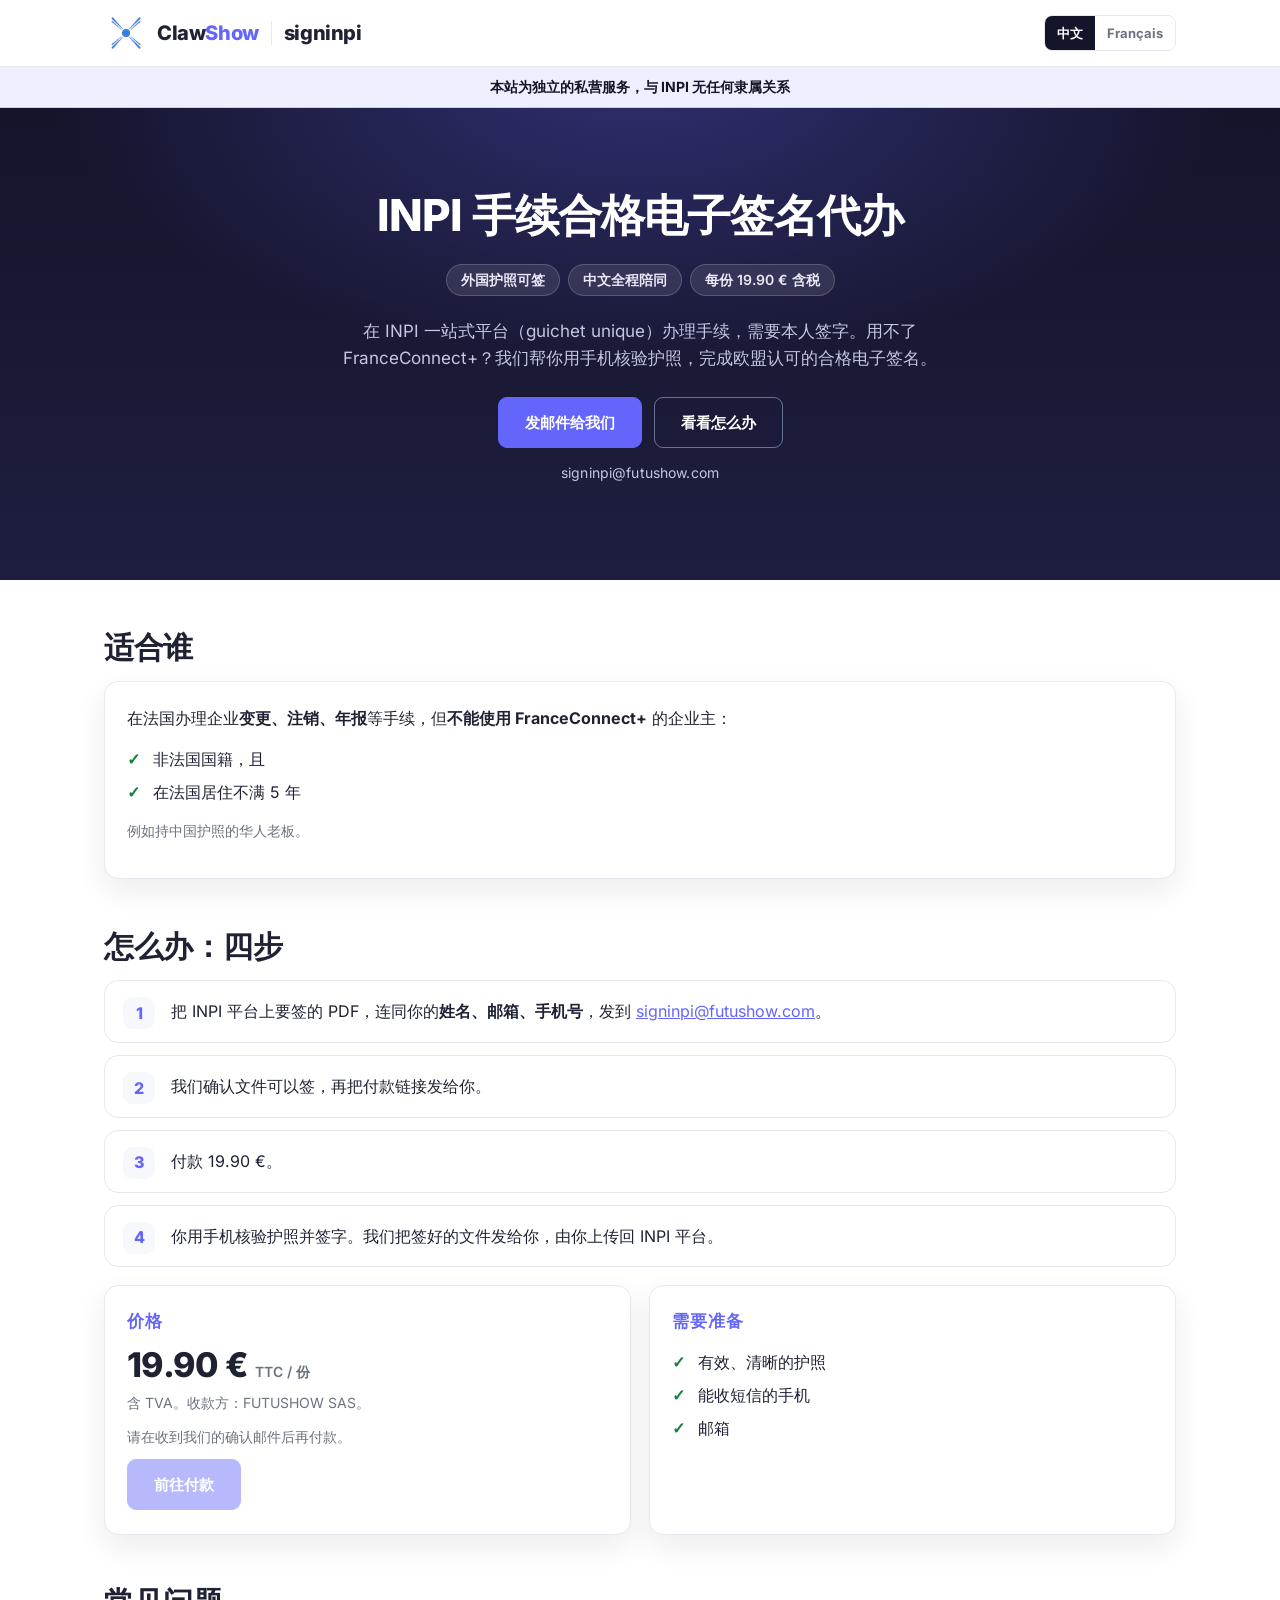
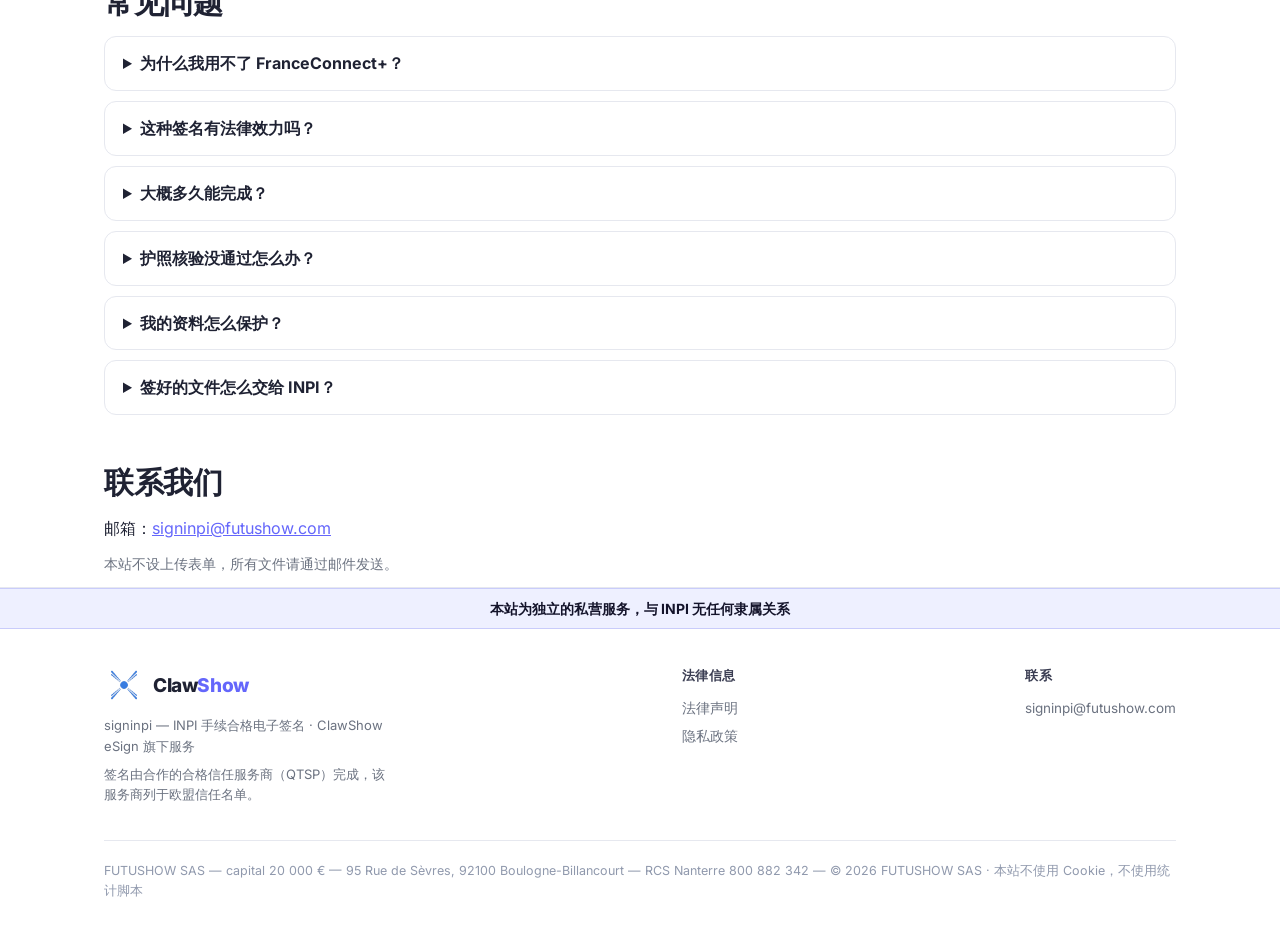
==== commit c8118898: "marque : logo ClawShow en en-tete et en pied (signinpi rejoint ClawShow eSign) ; ?v=20261106-4 - en-" ====
--- a/index.html
+++ b/index.html
@@ -7,16 +7,16 @@
 <title>signinpi · INPI 手续电子签名代办 | FUTUSHOW</title>
 <meta name="description" content="持外国护照也能完成 INPI 一站式平台手续所需的合格电子签名，全程中文服务。独立私营服务，与 INPI 无任何隶属关系。">
 <link rel="alternate" hreflang="fr" href="fr/">
-<link rel="stylesheet" href="assets/style.css?v=20261106-3">
-<link rel="apple-touch-icon" sizes="180x180" href="assets/icons/apple-touch-icon.png?v=20261106-3">
-<link rel="icon" type="image/png" sizes="32x32" href="assets/icons/favicon-32x32.png?v=20261106-3">
-<link rel="icon" type="image/png" sizes="16x16" href="assets/icons/favicon-16x16.png?v=20261106-3">
-<link rel="shortcut icon" href="assets/icons/favicon.ico?v=20261106-3">
+<link rel="stylesheet" href="assets/style.css?v=20261106-4">
+<link rel="apple-touch-icon" sizes="180x180" href="assets/icons/apple-touch-icon.png?v=20261106-4">
+<link rel="icon" type="image/png" sizes="32x32" href="assets/icons/favicon-32x32.png?v=20261106-4">
+<link rel="icon" type="image/png" sizes="16x16" href="assets/icons/favicon-16x16.png?v=20261106-4">
+<link rel="shortcut icon" href="assets/icons/favicon.ico?v=20261106-4">
 </head>
 <body>
 <header class="site-header">
   <div class="wrap">
-    <a class="brand" href="./"><span class="brand-name">signinpi</span><span class="brand-by">· par FUTUSHOW</span></a>
+    <div class="hbrand"><a class="cs-logo" href="https://clawshow.ai/fr" aria-label="ClawShow"><img src="assets/clawshow-logo.png?v=20261106-4" alt="" width="44" height="44">Claw<b>Show</b></a><span class="hsep" aria-hidden="true"></span><a class="brand" href="./"><span class="brand-name">signinpi</span></a></div>
     <span class="langsw"><span class="on" aria-current="page">中文</span><a class="lang-switch" href="fr/" hreflang="fr" lang="fr">Français</a></span>
   </div>
 </header>
@@ -111,15 +111,23 @@
 <footer class="site-footer">
   <div class="notice">本站为独立的私营服务，与 INPI 无任何隶属关系</div>
   <div class="wrap foot">
-    <div class="foot-brand"><span class="brand-name">signinpi</span><span class="brand-by">par FUTUSHOW · ClawShow</span></div>
-    <nav>
+    <div class="foot-brand">
+      <a class="cs-logo" href="https://clawshow.ai/fr" aria-label="ClawShow"><img src="assets/clawshow-logo.png?v=20261106-4" alt="" width="40" height="40">Claw<b>Show</b></a>
+      <p class="foot-desc">signinpi — INPI 手续合格电子签名 · ClawShow eSign 旗下服务</p>
+      <p class="foot-qtsp">签名由合作的合格信任服务商（QTSP）完成，该服务商列于欧盟信任名单。</p>
+    </div>
+    <nav aria-label="法律信息">
+      <h5>法律信息</h5>
       <a href="mentions-legales.html">法律声明</a>
       <a href="confidentialite.html">隐私政策</a>
+    </nav>
+    <div class="foot-col">
+      <h5>联系</h5>
       <a href="mailto:signinpi@futushow.com">signinpi@futushow.com</a>
-    </nav>
-    <p class="legal-note">© 2026 FUTUSHOW SAS · 本站不使用 Cookie，不使用统计脚本</p>
+    </div>
+    <p class="legal-note">FUTUSHOW SAS — capital 20 000 € — 95 Rue de Sèvres, 92100 Boulogne-Billancourt — RCS Nanterre 800 882 342 — © 2026 FUTUSHOW SAS · 本站不使用 Cookie，不使用统计脚本</p>
   </div>
 </footer>
-<script src="assets/site.js?v=20261106-3"></script>
+<script src="assets/site.js?v=20261106-4"></script>
 </body>
 </html>
--- a/assets/style.css
+++ b/assets/style.css
@@ -3,8 +3,9 @@
    le theme clair de l'accueil /fr /en) : memes couleurs, rayons, ombres, boutons.
    Police : Inter auto-hebergee (SIL OFL 1.1, voir fonts/LICENSE-Inter-OFL.txt).
    Aucune ressource externe : la politique de confidentialite le promet.
-   Cache : les pages referencent style.css?v=… et site.js?v=… ; toute modification
-   de ce fichier ou de site.js doit changer ce ?v= dans les 6 pages. */
+   Cache : les pages referencent style.css?v=…, site.js?v=…, les icones et le logo
+   ClawShow avec ?v=… ; toute modification de l'un d'eux doit changer ce ?v= dans
+   les 6 pages. */
 
 @font-face { font-family: "Inter"; font-style: normal; font-weight: 400; font-display: swap;
   src: url("fonts/inter-latin-400-normal.woff2") format("woff2");
@@ -75,15 +76,24 @@
   display: flex; align-items: center; justify-content: space-between;
   gap: 12px; min-height: 66px;
 }
-/* En-tete : marque sur une seule ligne, a toute largeur. nowrap + min-width:0 ;
-   sous 380 px c'est la taille du petit texte qui cede, jamais le retour a la ligne. */
-.site-header .brand { display: inline-flex; align-items: baseline; gap: 6px; white-space: nowrap;
-  min-width: 0; text-decoration: none; color: var(--ink); line-height: 1.15; }
+/* Logo ClawShow — meme construction que clawshow.ai (esign-home.css l.26-34) :
+   PNG 128 px reduit par les attributs (44 en-tete, 40 pied) + mot « Claw<b>Show</b> »,
+   800, -.02em, « Show » en accent. Marge plutot que gap : Claw et Show sont deux
+   items flex, un gap couperait le mot. */
+.cs-logo { display: inline-flex; align-items: center; font-weight: 800; font-size: 20px;
+  letter-spacing: -.02em; color: var(--ink); text-decoration: none; white-space: nowrap; line-height: 1; }
+.cs-logo:hover { color: var(--ink); }
+.cs-logo b { color: var(--accent); font-weight: 800; }
+.cs-logo img { display: block; flex: none; margin-right: 9px; }
+
+/* En-tete : [logo] | signinpi, toujours sur une ligne. nowrap + min-width:0 ;
+   a l'etroit c'est la taille du logo qui cede, jamais le retour a la ligne. */
+.hbrand { display: flex; align-items: center; white-space: nowrap; min-width: 0; }
+.hsep { flex: none; width: 1px; height: 24px; background: var(--line); margin: 0 12px; }
+.site-header .brand { display: inline-flex; align-items: center; white-space: nowrap;
+  min-width: 0; text-decoration: none; color: var(--ink); line-height: 1; }
 .brand:hover { color: var(--ink); }
 .brand-name { font-weight: 800; font-size: 20px; letter-spacing: -.02em; }
-.brand-by { font-size: 12.5px; font-weight: 600; color: var(--gray-2); letter-spacing: .01em; }
-/* Pied : la marque garde ses deux lignes (signinpi / par FUTUSHOW · ClawShow) */
-.foot-brand .brand-by { margin-top: 2px; color: var(--gray); font-size: 11.5px; }
 
 /* Selecteur de langue segmente (l.37-39) */
 .langsw {
@@ -227,11 +237,14 @@
 .site-footer { border-top: 1px solid var(--line); background: #fff; padding: 0 0 36px; font-size: 13.5px; color: var(--gray); }
 .site-footer .notice { border-top: 1px solid #c9ccfb; margin-bottom: 36px; }
 .foot { display: flex; justify-content: space-between; align-items: flex-start; gap: 24px; flex-wrap: wrap; }
-.foot-brand { display: flex; flex-direction: column; line-height: 1.2; }
-.foot-brand .brand-name { color: var(--ink); font-size: 19px; }
-.site-footer nav { display: flex; flex-direction: column; }
-.site-footer nav a { display: block; padding: 4px 0; color: var(--gray); text-decoration: none; }
-.site-footer nav a:hover { color: var(--accent); }
+/* Colonne marque : logo, description, mention QTSP — max 290 px comme clawshow.ai */
+.foot-brand { max-width: 290px; }
+.foot-brand .cs-logo { font-size: 19px; margin-bottom: 10px; }
+.foot-brand p { margin: 0 0 8px; font-size: 13px; color: var(--gray); line-height: 1.55; }
+.site-footer h5 { margin: 0 0 8px; font-size: 13px; text-transform: uppercase; letter-spacing: .05em; color: #3a3d52; }
+.site-footer nav, .foot-col { display: flex; flex-direction: column; }
+.site-footer nav a, .foot-col a { display: block; padding: 4px 0; color: var(--gray); text-decoration: none; }
+.site-footer nav a:hover, .foot-col a:hover { color: var(--accent); }
 .site-footer .legal-note {
   flex-basis: 100%; margin: 4px 0 0; padding-top: 20px; border-top: 1px solid var(--line);
   font-size: 12.5px; color: var(--gray-2); line-height: 1.6;
@@ -244,12 +257,16 @@
 }
 @media (max-width: 520px) {
   :root { --gutter: 16px; }
-  .brand-name { font-size: 18px; }
-  .site-header .brand-by { font-size: 11.5px; }
+  .site-header .brand-name { font-size: 17px; }
+  .site-header .cs-logo { font-size: 16px; }
+  .site-header .cs-logo img { width: 24px; height: 24px; margin-right: 6px; }
+  .hsep { height: 18px; margin: 0 9px; }
   .langsw > * { padding: 5px 9px; font-size: 12px; }
   .hero-tags li { font-size: 13px; padding: 5px 12px; }
 }
 @media (max-width: 380px) {
-  .site-header .brand { gap: 4px; }
-  .site-header .brand-by { font-size: 10.5px; }
-}
+  .site-header .brand-name { font-size: 15px; }
+  .site-header .cs-logo { font-size: 14px; }
+  .site-header .cs-logo img { width: 20px; height: 20px; margin-right: 5px; }
+  .hsep { margin: 0 7px; }
+}
